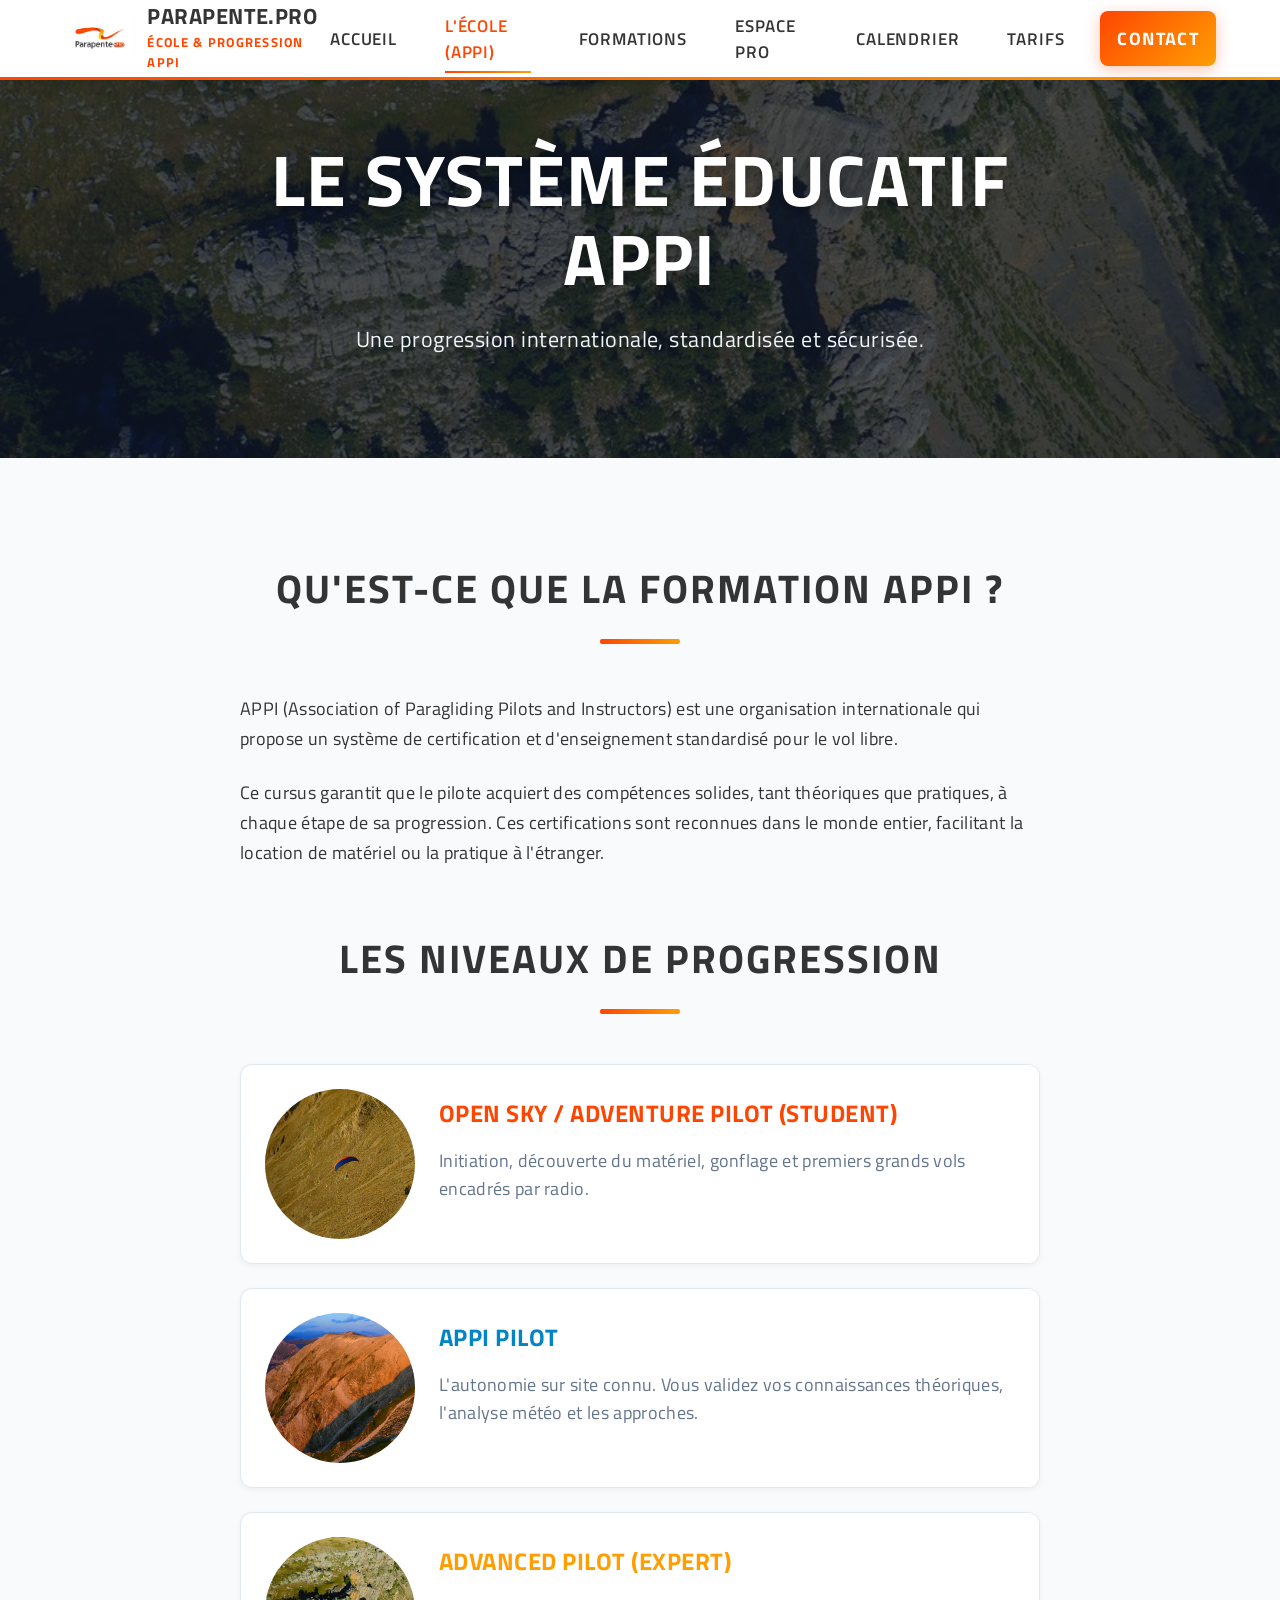
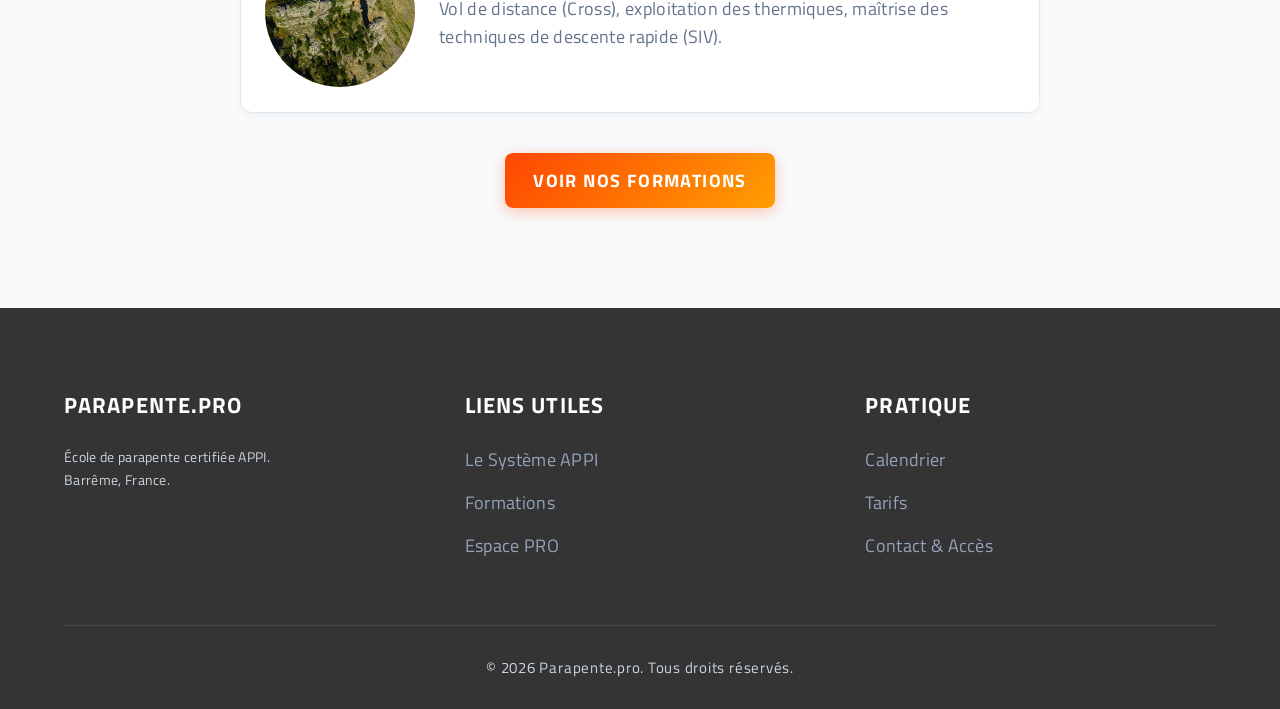
==== appi.html @ dfb1b7ab "Initial commit of Parapente.pro website" ====
﻿<!DOCTYPE html>
<html lang="fr">
<head>
    <meta charset="UTF-8">
    <meta name="viewport" content="width=device-width, initial-scale=1.0">
    <title>Le Système APPI — Parapente.pro</title>
    <link rel="preconnect" href="https://fonts.googleapis.com">
    <link rel="preconnect" href="https://fonts.gstatic.com" crossorigin>
    <link href="https://fonts.googleapis.com/css2?family=Titillium+Web:wght@300;400;600;700&display=swap" rel="stylesheet">
    <link rel="icon" type="image/png" href="assets/logo_parapentepro.jpeg">
    <link rel="stylesheet" href="styles.css">
</head>
<body>

<!-- ── NAVBAR ── -->
<nav class="navbar">
    <a href="index.html" class="nav-brand">
        <img src="assets/logo_parapentepro.jpeg" alt="Logo">
        <div>
            <div class="nav-brand-text">Parapente.pro</div>
            <div class="nav-brand-sub">École &amp; Progression APPI</div>
        </div>
    </a>
    <button class="nav-toggle" aria-label="Menu" onclick="document.querySelector('.nav-links').classList.toggle('active')">
        <svg width="24" height="24" viewBox="0 0 24 24" fill="none" stroke="currentColor" stroke-width="2"><line x1="3" y1="12" x2="21" y2="12"/><line x1="3" y1="6" x2="21" y2="6"/><line x1="3" y1="18" x2="21" y2="18"/></svg>
    </button>
    <div class="nav-links">
        <a href="index.html" class="nav-link">Accueil</a>
        <a href="appi.html" class="nav-link active">L'École (APPI)</a>
        <a href="formations.html" class="nav-link">Formations</a>
        <a href="pro.html" class="nav-link">Espace PRO</a>
        <a href="calendrier.html" class="nav-link">Calendrier</a>
        <a href="tarifs.html" class="nav-link">Tarifs</a>
        <a href="contact.html" class="nav-link btn btn-primary">Contact</a>
    </div>
</nav>

<div class="page-container">

    <!-- ── HERO BANNER ── -->
    <header class="hero" style="background-image: url('assets/lvl_expert.jpg'); padding: 60px 5%;">
        <div class="hero-content">
            <h1 class="hero-title">Le Système Éducatif APPI</h1>
            <p class="hero-subtitle">Une progression internationale, standardisée et sécurisée.</p>
        </div>
    </header>

    <!-- ── CONTENU ── -->
    <section class="section">
        <div style="max-width: 800px; margin: 0 auto;">
            <h2 class="section-title">Qu'est-ce que la formation APPI ?</h2>
            <p style="font-size: 1.1rem; line-height: 1.7; margin-bottom: 24px;">
                APPI (Association of Paragliding Pilots and Instructors) est une organisation internationale qui propose un système de certification et d'enseignement standardisé pour le vol libre. 
            </p>
            <p style="font-size: 1.1rem; line-height: 1.7; margin-bottom: 24px;">
                Ce cursus garantit que le pilote acquiert des compétences solides, tant théoriques que pratiques, à chaque étape de sa progression. Ces certifications sont reconnues dans le monde entier, facilitant la location de matériel ou la pratique à l'étranger.
            </p>

            <h2 class="section-title" style="margin-top: 60px;">Les Niveaux de Progression</h2>
            
            <div class="grid-cards" style="grid-template-columns: 1fr; gap: 24px;">
                <div class="card" style="flex-direction: row; align-items: center;">
                    <div class="card-img" style="width: 150px; height: 150px; background-image: url('assets/lvl_student.jpg'); border-radius: 50%; margin: 24px;"></div>
                    <div class="card-content" style="padding-left: 0;">
                        <h3 class="card-title" style="color: var(--brand-orange);">Open Sky / Adventure Pilot (Student)</h3>
                        <p class="card-desc">Initiation, découverte du matériel, gonflage et premiers grands vols encadrés par radio.</p>
                    </div>
                </div>

                <div class="card" style="flex-direction: row; align-items: center;">
                    <div class="card-img" style="width: 150px; height: 150px; background-image: url('assets/lvl_pilot.jpg'); border-radius: 50%; margin: 24px;"></div>
                    <div class="card-content" style="padding-left: 0;">
                        <h3 class="card-title" style="color: var(--brand-blue);">APPI Pilot</h3>
                        <p class="card-desc">L'autonomie sur site connu. Vous validez vos connaissances théoriques, l'analyse météo et les approches.</p>
                    </div>
                </div>

                <div class="card" style="flex-direction: row; align-items: center;">
                    <div class="card-img" style="width: 150px; height: 150px; background-image: url('assets/lvl_expert.jpg'); border-radius: 50%; margin: 24px;"></div>
                    <div class="card-content" style="padding-left: 0;">
                        <h3 class="card-title" style="color: var(--brand-gold);">Advanced Pilot (Expert)</h3>
                        <p class="card-desc">Vol de distance (Cross), exploitation des thermiques, maîtrise des techniques de descente rapide (SIV).</p>
                    </div>
                </div>
            </div>

            <div style="text-align: center; margin-top: 40px;">
                <a href="formations.html" class="btn btn-primary">Voir nos Formations</a>
            </div>
        </div>
    </section>

</div>

<!-- ── FOOTER ── -->
<footer class="footer">
    <div class="footer-grid">
        <div class="footer-col">
            <h4>Parapente.pro</h4>
            <p style="font-size: 0.9rem; line-height: 1.6;">École de parapente certifiée APPI.<br>Barrême, France.</p>
        </div>
        <div class="footer-col">
            <h4>Liens utiles</h4>
            <ul>
                <li><a href="appi.html">Le Système APPI</a></li>
                <li><a href="formations.html">Formations</a></li>
                <li><a href="pro.html">Espace PRO</a></li>
            </ul>
        </div>
        <div class="footer-col">
            <h4>Pratique</h4>
            <ul>
                <li><a href="calendrier.html">Calendrier</a></li>
                <li><a href="tarifs.html">Tarifs</a></li>
                <li><a href="contact.html">Contact & Accès</a></li>
            </ul>
        </div>
    </div>
    <div class="footer-bottom">
        &copy; 2026 Parapente.pro. Tous droits réservés.
    </div>
</footer>

</body>
</html>
---- styles.css ----
﻿/* ═══════════════════════════════════════════════════════════
   APPI PRO — styles.css
   Art Direction: Premium Light Website with Orange/Gold accents
   Clean, polished, image-heavy, high contrast
═══════════════════════════════════════════════════════════ */

/* ── Custom Theme System ── */
:root {
    --bg-base:        #F8FAFC;
    --bg-card:        #FFFFFF;
    --bg-card-hover:  #F1F5F9;
    --bg-input:       #FFFFFF;
    --border:         #E2E8F0;
    --border-light:   #CBD5E1;

    --dark-grey:     #343434; /* Heading Text */
    --text-main:      #343434;  /* Main Body Text */
    --text-muted:     #64748B;  /* Muted Text */
    --text-dim:       #94A3B8;

    /* Logo Accents */
    --brand-orange:      #fe4602;
    --brand-orange-glow: rgba(255, 80, 0, 0.08);
    --brand-gold:        #ff9e02;
    --brand-gold-glow:   rgba(255, 184, 0, 0.1);
    
    /* Standard levels accents */
    --brand-blue:      #0284C7;
    --brand-purple:    #7C3AED;
    --brand-red:       #E11D48;

    --green:          #059669;

    --shadow-sm:  0 2px 6px rgba(0, 0, 0, 0.05);
    --shadow-md:  0 6px 20px rgba(0, 0, 0, 0.08);

    --font-body:    'Titillium Web', sans-serif;
    --font-heading: 'Titillium Web', sans-serif;
    --transition:   0.3s ease-in-out;
}

/* ── Reset & Global ── */
*, *::before, *::after { box-sizing: border-box; margin: 0; padding: 0; }
html { font-size: 16px; scroll-behavior: smooth; } /* Increased base font size for Rajdhani */
body {
    font-family: var(--font-body);
    background: var(--bg-base);
    color: var(--text-main);
    min-height: 100vh;
    display: flex;
    flex-direction: column;
    overflow-x: hidden;
    letter-spacing: 0.02em;
    font-weight: 500;
}

a {
    text-decoration: none;
    color: inherit;
    transition: color var(--transition);
}
a:hover {
    color: var(--brand-orange);
}

/* ── Top Navigation (Navbar) ── */
.navbar {
    background: rgba(255, 255, 255, 0.98);
    backdrop-filter: blur(10px);
    border-bottom: 3px solid var(--brand-orange);
    border-image: linear-gradient(to right, var(--brand-orange), var(--brand-gold)) 1;
    box-shadow: 0 4px 15px rgba(0,0,0,0.05);
    position: fixed;
    top: 0;
    left: 0;
    right: 0;
    z-index: 1000;
    padding: 0 5%;
    display: flex;
    justify-content: space-between;
    align-items: center;
    height: 80px;
    transition: all 0.4s cubic-bezier(0.4, 0, 0.2, 1);
}

/* Dynamic transparent navbar for homepage */
.navbar.transparent {
    background: linear-gradient(to bottom, rgba(15, 23, 42, 0.8) 0%, transparent 100%);
    border-bottom: none;
    box-shadow: none;
}
.navbar.transparent .nav-brand-text {
    color: #FFFFFF;
}
.navbar.transparent .nav-link {
    color: rgba(255, 255, 255, 0.9);
}
.navbar.transparent .nav-link:hover,
.navbar.transparent .nav-link.active {
    color: var(--brand-orange);
}
.navbar.transparent .btn-primary { box-shadow: 0 4px 15px rgba(254, 70, 2, 0.3); transform: translateY(0);
    background: rgba(255, 255, 255, 0.1);
    border: 1px solid rgba(255, 255, 255, 0.3);
    color: #FFFFFF !important;
    backdrop-filter: blur(5px);
}
.navbar.transparent .btn-primary:hover {
    background: linear-gradient(to right, var(--brand-orange), var(--brand-gold));
    border-color: var(--brand-orange);
}

/* Dynamic solid navbar (when scrolled) */
.navbar.scrolled {
    background: rgba(255, 255, 255, 0.98);
    backdrop-filter: blur(10px);
    border-bottom: 3px solid var(--brand-orange);
    border-image: linear-gradient(to right, var(--brand-orange), var(--brand-gold)) 1;
    box-shadow: 0 10px 30px rgba(0,0,0,0.08);
}

.nav-brand {
    display: flex;
    align-items: center;
    gap: 12px;
}
.nav-brand img {
    height: 45px;
    width: auto;
    transition: transform var(--transition);
}
.nav-brand:hover img {
    transform: scale(1.05);
}
.nav-brand-text {
    font-family: var(--font-heading);
    font-size: 1.4rem;
    font-weight: 700;
    color: var(--dark-grey);
    letter-spacing: 0.02em;
    line-height: 1;
    text-transform: uppercase;
}
.nav-brand-sub {
    font-family: var(--font-body);
    font-size: 0.8rem;
    color: var(--brand-orange);
    font-weight: 700;
    text-transform: uppercase;
    letter-spacing: 0.1em;
    margin-top: 4px;
}

.nav-links {
    display: flex;
    align-items: center;
    gap: 24px;
}
.nav-link {
    font-family: var(--font-heading);
    font-size: 1.05rem;
    font-weight: 600;
    color: var(--text-main);
    padding: 8px 12px;
    text-transform: uppercase;
    letter-spacing: 0.05em;
    position: relative;
}
.nav-link::after {
    content: '';
    position: absolute;
    bottom: 0;
    left: 12px;
    right: 12px;
    height: 2px;
    background: linear-gradient(to right, var(--brand-orange), var(--brand-gold));
    transform: scaleX(0);
    transition: transform 0.3s ease;
    transform-origin: right;
}
.nav-link:hover::after,
.nav-link.active::after {
    transform: scaleX(1);
    transform-origin: left;
}
.nav-link.btn::after {
    display: none;
}
.nav-link.active {
    color: var(--brand-orange);
}
.nav-link:hover {
    color: var(--brand-orange);
}

.nav-toggle {
    display: none;
    background: none;
    border: none;
    cursor: pointer;
    color: var(--dark-grey);
}

/* ── Page Container ── */
.page-container {
    flex: 1;
    display: flex;
    flex-direction: column;
    padding-top: 80px; /* Offset for fixed navbar on normal pages */
}
.page-container.no-padding {
    padding-top: 0;
}

/* ── Hero Banners ── */
.hero-fullscreen {
    position: relative;
    height: 100vh;
    display: flex;
    align-items: center;
    justify-content: center;
    background-size: cover;
    background-position: center;
    background-attachment: fixed; /* Parallax effect */
    color: white;
    text-align: center;
    overflow: hidden;
}
.hero-fullscreen::before {
    content: '';
    position: absolute;
    inset: 0;
    background: linear-gradient(to bottom, rgba(15, 23, 42, 0.4), rgba(15, 23, 42, 0.8));
    z-index: 1;
}

.hero {
    position: relative;
    padding: 120px 5% 80px;
    background-color: var(--dark-grey);
    background-size: cover;
    background-position: center;
    color: white;
    text-align: center;
}
.hero::before {
    content: '';
    position: absolute;
    inset: 0;
    background: rgba(15, 23, 42, 0.7); /* Overlay */
}

.hero-content {
    position: relative;
    z-index: 2;
    max-width: 900px;
    margin: 0 auto;
}
.hero-title {
    font-family: var(--font-heading);
    font-size: 4.5rem;
    font-weight: 700;
    margin-bottom: 24px;
    line-height: 1.1;
    text-transform: uppercase;
    letter-spacing: 0.02em;
    text-shadow: 0 4px 12px rgba(0,0,0,0.3);
}
.hero-subtitle {
    font-family: var(--font-body);
    font-size: 1.4rem;
    font-weight: 500;
    color: #F1F5F9;
    margin-bottom: 40px;
    line-height: 1.6;
    letter-spacing: 0.02em;
}

/* Scroll indicator */
.scroll-indicator {
    position: absolute;
    bottom: 40px;
    left: 50%;
    transform: translateX(-50%);
    z-index: 3;
    animation: bounce 2s infinite;
    cursor: pointer;
    color: white;
    opacity: 0.8;
    transition: opacity var(--transition);
}
.scroll-indicator:hover {
    opacity: 1;
    color: var(--brand-orange);
}
@keyframes bounce {
    0%, 20%, 50%, 80%, 100% { transform: translateY(0) translateX(-50%); }
    40% { transform: translateY(-20px) translateX(-50%); }
    60% { transform: translateY(-10px) translateX(-50%); }
}

/* ── Sections ── */
.section {
    padding: 100px 5%;
}
.section-light {
    background: var(--bg-card);
}
.section-title {
    font-family: var(--font-heading);
    font-size: 2.5rem;
    font-weight: 700;
    color: var(--dark-grey);
    margin-bottom: 50px;
    text-align: center;
    text-transform: uppercase;
    letter-spacing: 0.05em;
}
.section-title::after {
    content: '';
    display: block;
    width: 80px;
    height: 5px;
    background: linear-gradient(to right, var(--brand-orange), var(--brand-gold));
    margin: 20px auto 0;
    border-radius: 2px;
}

/* ── Cards Grid (Formations) ── */
.grid-cards {
    display: grid;
    grid-template-columns: repeat(auto-fit, minmax(320px, 1fr));
    gap: 40px;
}
.card { border-radius: 12px;
    background: var(--bg-card);
    border: 1px solid var(--border);
    box-shadow: var(--shadow-sm);
    transition: all 0.4s cubic-bezier(0.175, 0.885, 0.32, 1.275); /* Dynamic bounce */
    display: flex;
    flex-direction: column;
    position: relative;
    overflow: hidden;
}
.card::before {
    content: '';
    position: absolute;
    top: 0; left: 0; right: 0;
    height: 4px;
    background: linear-gradient(to right, var(--brand-orange), var(--brand-gold));
    transform: scaleX(0);
    transition: transform 0.4s ease;
    transform-origin: left;
    z-index: 10;
}
.card:hover {
    transform: translateY(-10px);
    box-shadow: var(--shadow-md);
    border-color: var(--border-light);
}
.card:hover::before {
    transform: scaleX(1);
}
.card-img { border-radius: 12px 12px 0 0;
    height: 220px;
    background-color: #CBD5E1;
    background-size: cover;
    background-position: center;
    transition: transform 0.6s ease;
}
.card:hover .card-img { border-radius: 12px 12px 0 0;
    transform: scale(1.05);
}
.card-img-wrapper {
    overflow: hidden;
}
.card-content {
    padding: 30px;
    flex: 1;
    display: flex;
    flex-direction: column;
    background: var(--bg-card);
    position: relative;
    z-index: 2;
}
.card-title {
    font-family: var(--font-heading);
    font-size: 1.5rem;
    font-weight: 700;
    color: var(--dark-grey);
    margin-bottom: 16px;
    text-transform: uppercase;
    letter-spacing: 0.02em;
}
.card-desc {
    color: var(--text-muted);
    font-size: 1.1rem;
    line-height: 1.6;
    margin-bottom: 30px;
    flex: 1;
}

/* ── Buttons ── */
.btn { border-radius: 8px;
    display: inline-flex;
    align-items: center;
    justify-content: center;
    gap: 10px;
    padding: 14px 28px;
    font-size: 1.1rem;
    font-weight: 700;
    cursor: pointer;
    border: none;
    text-decoration: none;
    transition: all 0.3s ease;
    font-family: var(--font-heading);
    text-transform: uppercase;
    letter-spacing: 0.08em;
    position: relative;
    overflow: hidden;
    z-index: 1;
}
.btn::before {
    content: '';
    position: absolute;
    top: 0; left: 0; right: 0; bottom: 0;
    z-index: -1;
    transition: transform 0.3s ease;
    transform: scaleY(0);
    transform-origin: bottom;
}
.btn:hover::before {
    transform: scaleY(1);
}

.btn-primary { box-shadow: 0 4px 15px rgba(254, 70, 2, 0.3); transform: translateY(0);
    background: linear-gradient(135deg, var(--brand-orange) 0%, var(--brand-gold) 100%);
    color: white !important;
    border: none;
}
.btn-primary:hover { box-shadow: 0 6px 20px rgba(254, 70, 2, 0.5); transform: translateY(-2px); } .btn-primary::before {
    background: linear-gradient(135deg, var(--brand-gold) 0%, var(--brand-orange) 100%);
}

.btn-secondary {
    background: transparent;
    color: var(--dark-grey);
    border: 2px solid var(--dark-grey);
}
.btn-secondary::before {
    background: var(--dark-grey);
}
.btn-secondary:hover {
    color: var(--bg-card) !important;
}

.btn-outline {
    background: transparent;
    color: var(--brand-orange);
    border: 2px solid var(--brand-orange);
}
.btn-outline::before {
    background: linear-gradient(to right, var(--brand-orange), var(--brand-gold));
}
.btn-outline:hover {
    color: white !important;
}

/* ── Tables ── */
.table-container {
    overflow-x: auto;
}
table {
    width: 100%;
    border-collapse: collapse;
    margin-bottom: 24px;
    background: var(--bg-card);
    box-shadow: var(--shadow-sm);
}
th, td {
    padding: 20px;
    text-align: left;
    border-bottom: 1px solid var(--border);
}
th {
    font-family: var(--font-heading);
    font-size: 1.1rem;
    color: var(--dark-grey);
    background: var(--bg-card-hover);
    text-transform: uppercase;
    letter-spacing: 0.05em;
}
td {
    color: var(--text-main);
    font-size: 1.1rem;
}
tbody tr:hover {
    background: var(--bg-card-hover);
}

/* ── Footer ── */
.footer {
    background: var(--dark-grey);
    color: #cbd5e1;
    padding: 80px 5% 30px;
    margin-top: auto;
}
.footer-grid {
    display: grid;
    grid-template-columns: repeat(auto-fit, minmax(250px, 1fr));
    gap: 50px;
    margin-bottom: 50px;
}
.footer-col h4 {
    color: white;
    font-family: var(--font-heading);
    font-size: 1.4rem;
    margin-bottom: 24px;
    text-transform: uppercase;
    letter-spacing: 0.05em;
}
.footer-col ul {
    list-style: none;
}
.footer-col li {
    margin-bottom: 16px;
}
.footer-col a {
    color: #94a3b8;
    font-size: 1.1rem;
    transition: color 0.3s ease;
}
.footer-col a:hover {
    color: var(--brand-orange);
    padding-left: 5px;
}
.footer-bottom {
    text-align: center;
    padding-top: 30px;
    border-top: 1px solid rgba(255,255,255,0.1);
    font-size: 0.95rem;
    font-family: var(--font-heading);
    letter-spacing: 0.05em;
}

/* ── Responsive ── */
@media (max-width: 900px) {
    .nav-links {
        display: none;
        position: absolute;
        top: 80px;
        left: 0;
        right: 0;
        background: var(--bg-card);
        flex-direction: column;
        padding: 20px;
        box-shadow: var(--shadow-md);
        border-bottom: 1px solid var(--border);
    }
    .navbar.transparent .nav-links {
        background: rgba(15, 23, 42, 0.95);
        backdrop-filter: blur(10px);
    }
    .nav-links.active {
        display: flex;
    }
    .nav-toggle {
        display: block;
        color: var(--text-main);
        padding: 8px;
    }
    .navbar.transparent .nav-toggle {
        color: white;
    }
    .hero-title { font-size: 3rem; }
    .hero-fullscreen .hero-title { font-size: 3.5rem; }
}
@media (max-width: 600px) {
    .hero-title { font-size: 2.5rem; }
    .hero-fullscreen .hero-title { font-size: 2.8rem; }
}

/* Forms */
.form-group {
    margin-bottom: 24px;
}
.form-label {
    display: block;
    margin-bottom: 10px;
    font-weight: 600;
    color: var(--dark-grey);
    font-family: var(--font-heading);
    font-size: 1.1rem;
    text-transform: uppercase;
    letter-spacing: 0.05em;
}
.form-control {
    width: 100%;
    padding: 16px;
    border: 2px solid var(--border);
    font-family: var(--font-body);
    font-size: 1.1rem;
    background: var(--bg-input);
    transition: all 0.3s ease;
}
.form-control:focus {
    outline: none;
    border-color: var(--brand-orange);
    box-shadow: 0 0 0 4px var(--brand-orange-glow);
}
textarea.form-control {
    min-height: 150px;
    resize: vertical;
}

.text-center { text-align: center; }
.mt-4 { margin-top: 1.5rem; }
.mb-2 { margin-bottom: 0.5rem; }
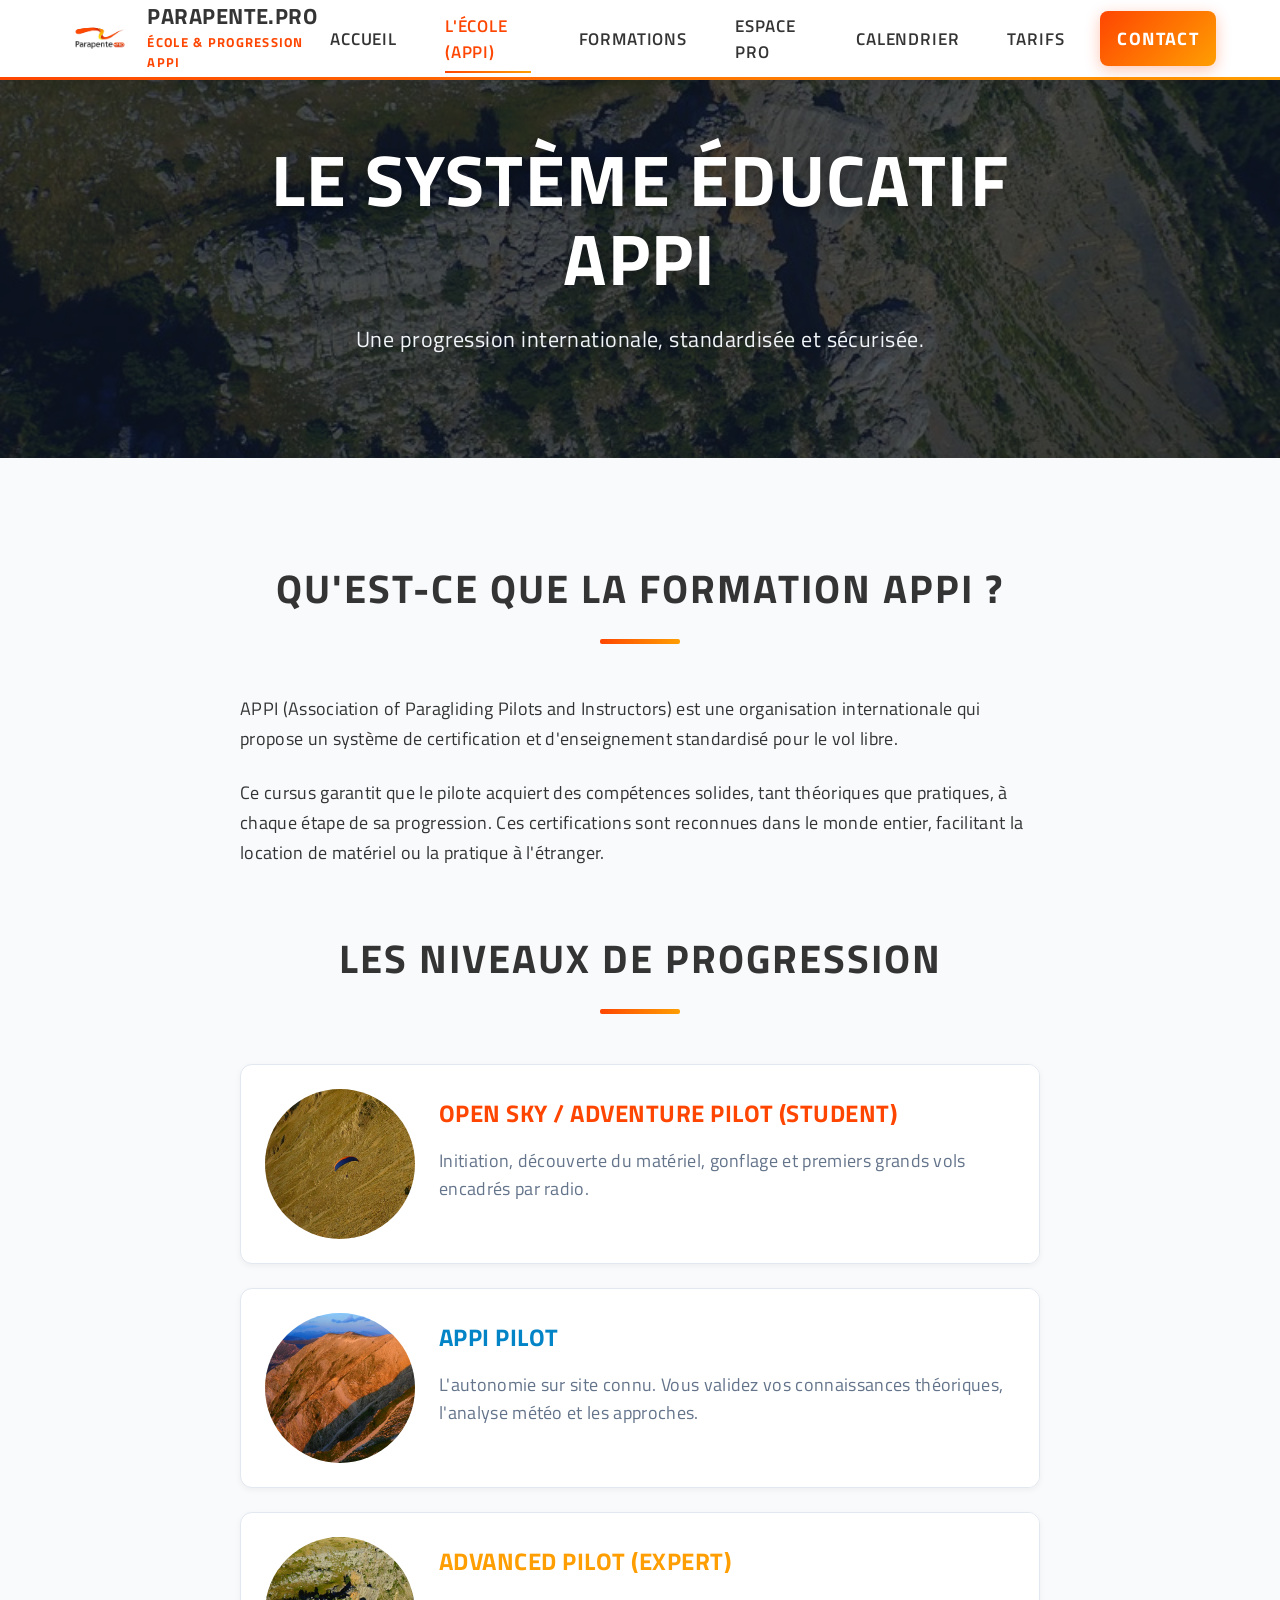
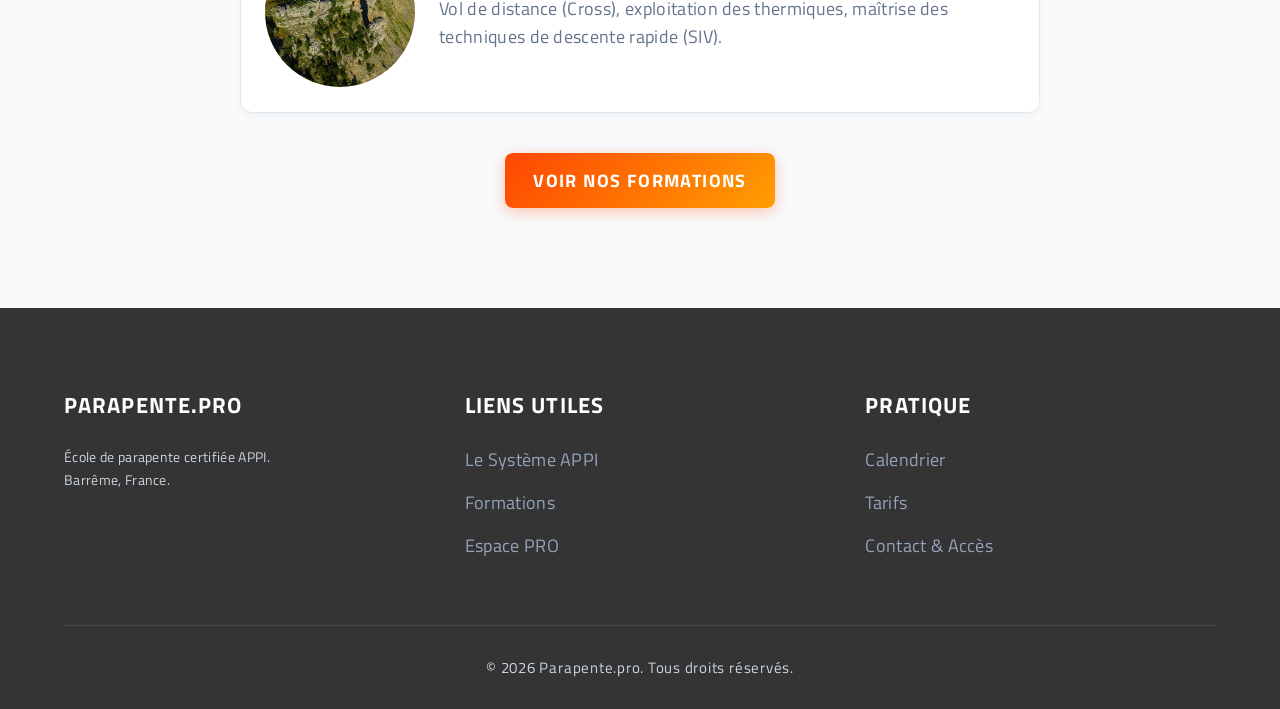
==== commit 8525e671: "Update logo to transparent PNG version" ====
--- a/appi.html
+++ b/appi.html
@@ -7,7 +7,7 @@
     <link rel="preconnect" href="https://fonts.googleapis.com">
     <link rel="preconnect" href="https://fonts.gstatic.com" crossorigin>
     <link href="https://fonts.googleapis.com/css2?family=Titillium+Web:wght@300;400;600;700&display=swap" rel="stylesheet">
-    <link rel="icon" type="image/png" href="assets/logo_parapentepro.jpeg">
+    <link rel="icon" type="image/png" href="assets/logo_parapentepro.png">
     <link rel="stylesheet" href="styles.css">
 </head>
 <body>
@@ -15,7 +15,7 @@
 <!-- ── NAVBAR ── -->
 <nav class="navbar">
     <a href="index.html" class="nav-brand">
-        <img src="assets/logo_parapentepro.jpeg" alt="Logo">
+        <img src="assets/logo_parapentepro.png" alt="Logo">
         <div>
             <div class="nav-brand-text">Parapente.pro</div>
             <div class="nav-brand-sub">École &amp; Progression APPI</div>
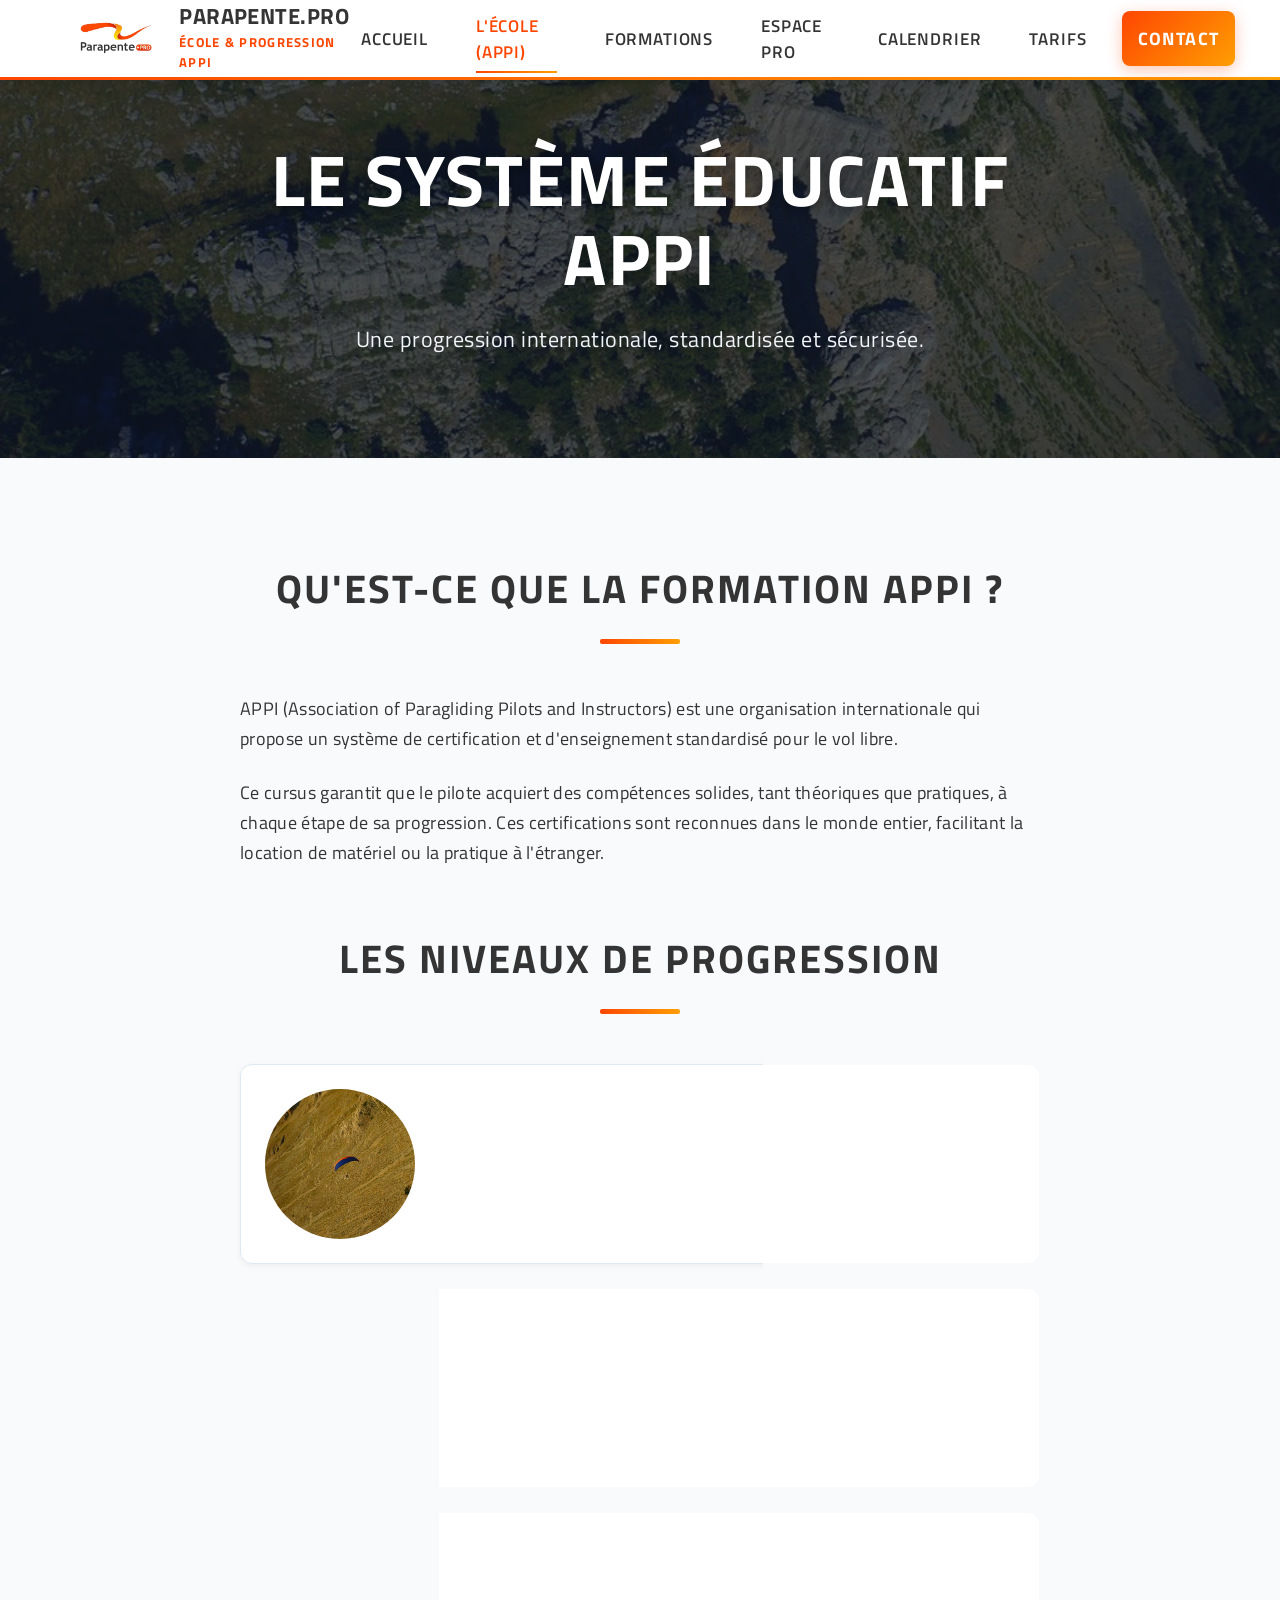
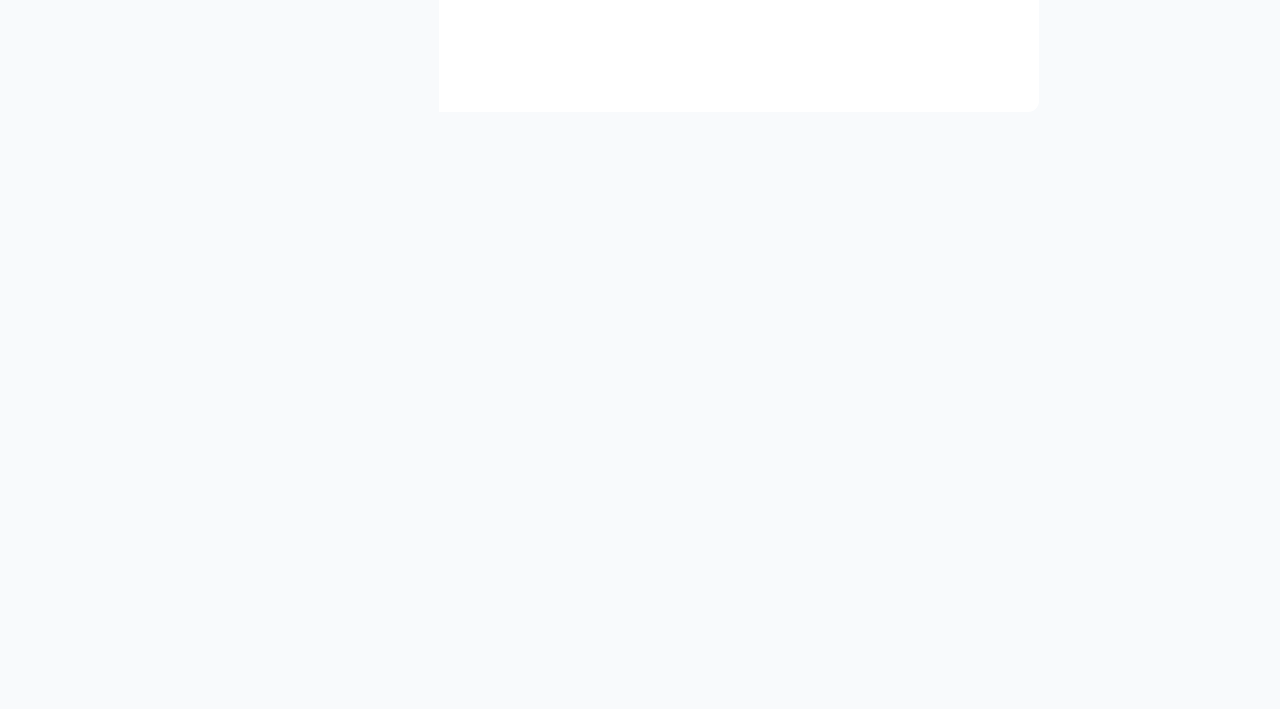
==== commit ab923f70: "Add smooth page transitions" ====
--- a/appi.html
+++ b/appi.html
@@ -121,5 +121,6 @@
     </div>
 </footer>
 
+<script src="assets/main.js"></script>
 </body>
 </html>
--- a/styles.css
+++ b/styles.css
@@ -125,7 +125,7 @@
     gap: 12px;
 }
 .nav-brand img {
-    height: 45px;
+    height: 65px;
     width: auto;
     transition: transform var(--transition);
 }
@@ -616,3 +616,17 @@
 .text-center { text-align: center; }
 .mt-4 { margin-top: 1.5rem; }
 .mb-2 { margin-bottom: 0.5rem; }
+
+/* ── Page Transitions ── */
+body {
+    animation: pageFadeIn 0.5s cubic-bezier(0.16, 1, 0.3, 1) forwards;
+    opacity: 0; /* Starts hidden to allow animation to reveal */
+}
+body.fade-out {
+    opacity: 0 !important;
+    transition: opacity 0.3s ease;
+}
+@keyframes pageFadeIn {
+    from { opacity: 0; transform: translateY(15px); }
+    to { opacity: 1; transform: translateY(0); }
+}
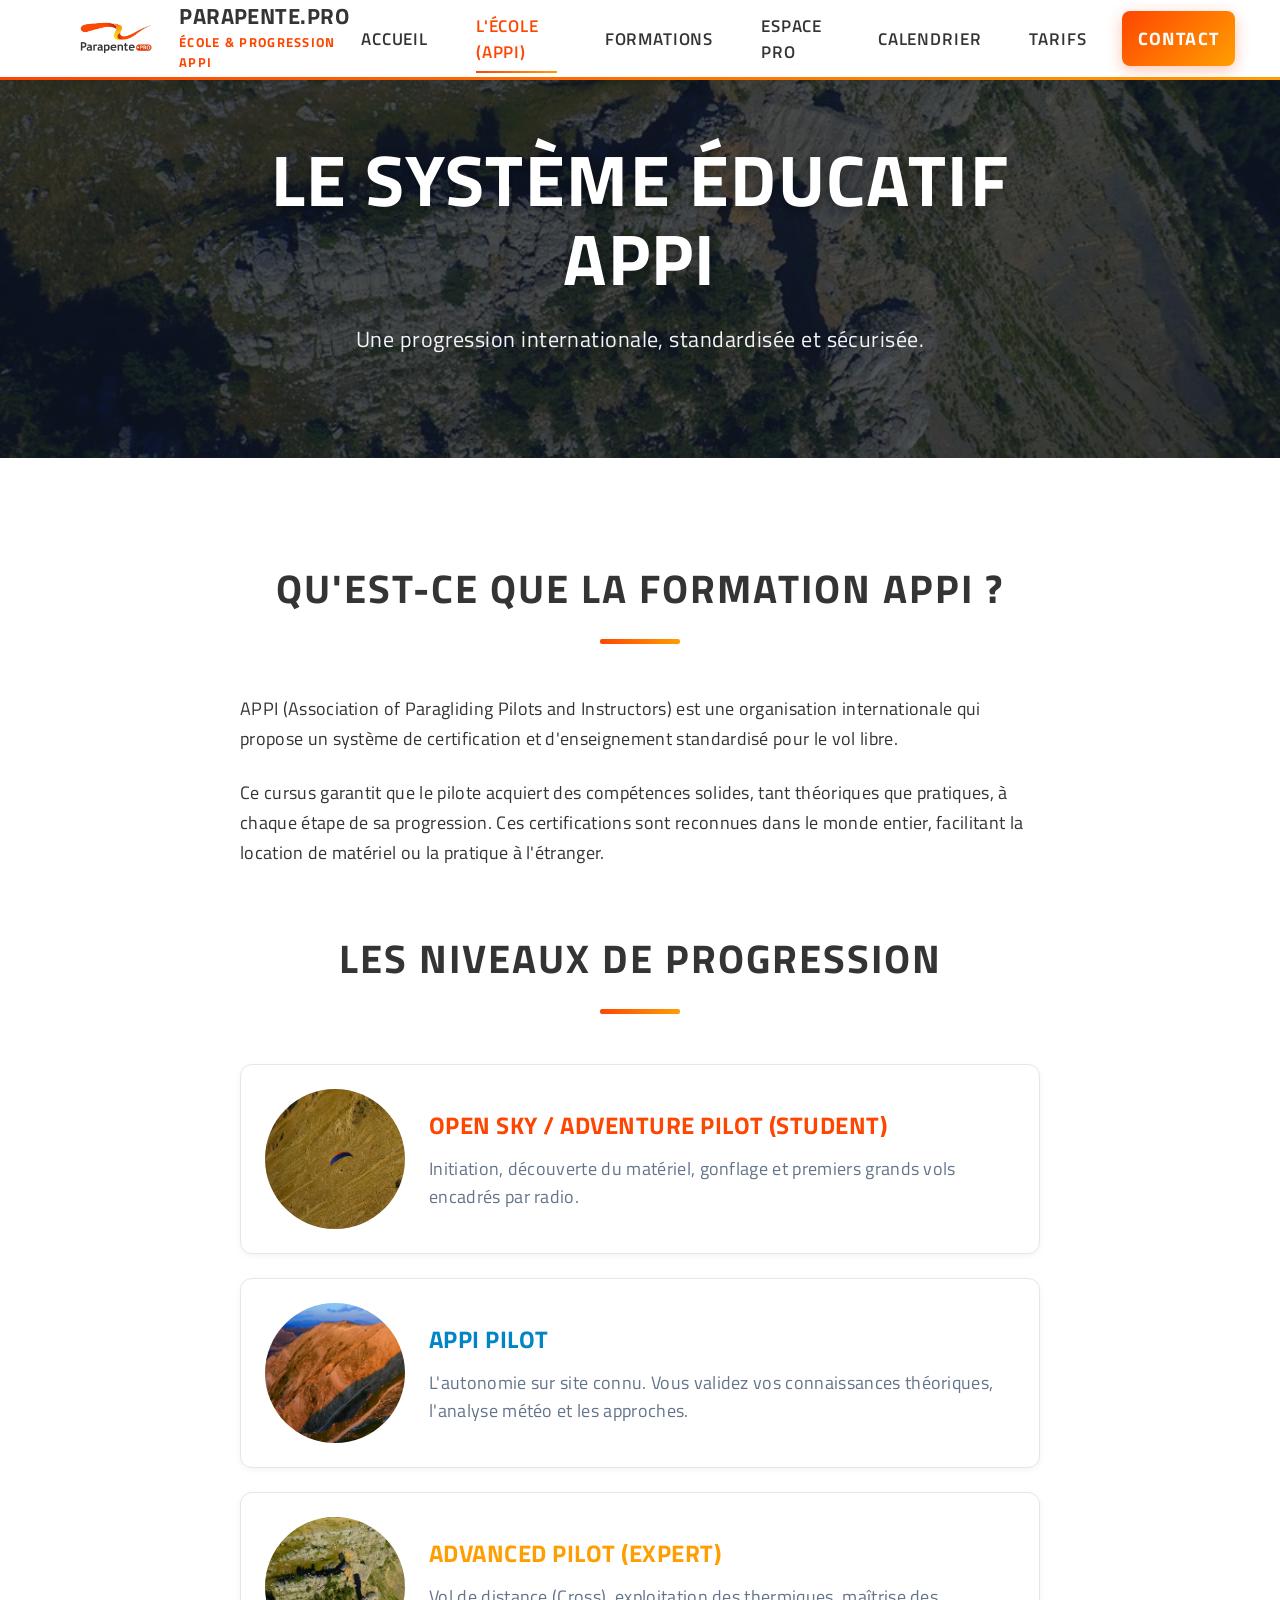
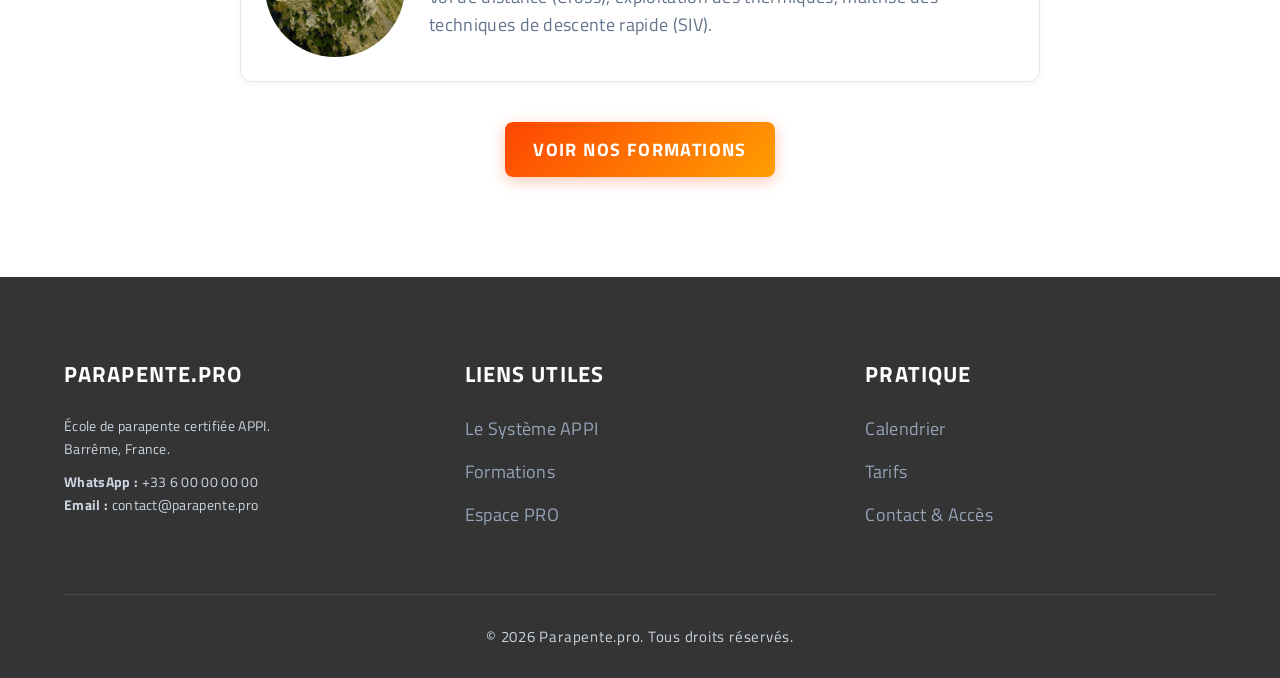
==== commit baeb8176: "Refactor website structure and styling; integrate Antigravity configuration" ====
--- a/appi.html
+++ b/appi.html
@@ -1,9 +1,10 @@
-﻿<!DOCTYPE html>
+<!DOCTYPE html>
 <html lang="fr">
 <head>
     <meta charset="UTF-8">
     <meta name="viewport" content="width=device-width, initial-scale=1.0">
     <title>Le Système APPI — Parapente.pro</title>
+    <meta name="description" content="Découvrez le système éducatif APPI : progression internationale, standardisée et sécurisée pour les pilotes de parapente.">
     <link rel="preconnect" href="https://fonts.googleapis.com">
     <link rel="preconnect" href="https://fonts.gstatic.com" crossorigin>
     <link href="https://fonts.googleapis.com/css2?family=Titillium+Web:wght@300;400;600;700&display=swap" rel="stylesheet">
@@ -15,13 +16,13 @@
 <!-- ── NAVBAR ── -->
 <nav class="navbar">
     <a href="index.html" class="nav-brand">
-        <img src="assets/logo_parapentepro.png" alt="Logo">
+        <img src="assets/logo_parapentepro.png" alt="Parapente.pro — École de parapente">
         <div>
             <div class="nav-brand-text">Parapente.pro</div>
             <div class="nav-brand-sub">École &amp; Progression APPI</div>
         </div>
     </a>
-    <button class="nav-toggle" aria-label="Menu" onclick="document.querySelector('.nav-links').classList.toggle('active')">
+    <button class="nav-toggle" aria-label="Menu" aria-expanded="false">
         <svg width="24" height="24" viewBox="0 0 24 24" fill="none" stroke="currentColor" stroke-width="2"><line x1="3" y1="12" x2="21" y2="12"/><line x1="3" y1="6" x2="21" y2="6"/><line x1="3" y1="18" x2="21" y2="18"/></svg>
     </button>
     <div class="nav-links">
@@ -46,7 +47,7 @@
     </header>
 
     <!-- ── CONTENU ── -->
-    <section class="section">
+    <section class="section section-light">
         <div style="max-width: 800px; margin: 0 auto;">
             <h2 class="section-title">Qu'est-ce que la formation APPI ?</h2>
             <p style="font-size: 1.1rem; line-height: 1.7; margin-bottom: 24px;">
@@ -58,27 +59,27 @@
 
             <h2 class="section-title" style="margin-top: 60px;">Les Niveaux de Progression</h2>
             
-            <div class="grid-cards" style="grid-template-columns: 1fr; gap: 24px;">
-                <div class="card" style="flex-direction: row; align-items: center;">
-                    <div class="card-img" style="width: 150px; height: 150px; background-image: url('assets/lvl_student.jpg'); border-radius: 50%; margin: 24px;"></div>
-                    <div class="card-content" style="padding-left: 0;">
-                        <h3 class="card-title" style="color: var(--brand-orange);">Open Sky / Adventure Pilot (Student)</h3>
+            <div style="display: flex; flex-direction: column; gap: 24px;">
+                <div class="level-card">
+                    <div class="level-card-img" style="background-image: url('assets/lvl_student.jpg');"></div>
+                    <div class="level-card-content">
+                        <h3 class="card-title text-orange">Open Sky / Adventure Pilot (Student)</h3>
                         <p class="card-desc">Initiation, découverte du matériel, gonflage et premiers grands vols encadrés par radio.</p>
                     </div>
                 </div>
 
-                <div class="card" style="flex-direction: row; align-items: center;">
-                    <div class="card-img" style="width: 150px; height: 150px; background-image: url('assets/lvl_pilot.jpg'); border-radius: 50%; margin: 24px;"></div>
-                    <div class="card-content" style="padding-left: 0;">
-                        <h3 class="card-title" style="color: var(--brand-blue);">APPI Pilot</h3>
+                <div class="level-card">
+                    <div class="level-card-img" style="background-image: url('assets/lvl_pilot.jpg');"></div>
+                    <div class="level-card-content">
+                        <h3 class="card-title text-blue">APPI Pilot</h3>
                         <p class="card-desc">L'autonomie sur site connu. Vous validez vos connaissances théoriques, l'analyse météo et les approches.</p>
                     </div>
                 </div>
 
-                <div class="card" style="flex-direction: row; align-items: center;">
-                    <div class="card-img" style="width: 150px; height: 150px; background-image: url('assets/lvl_expert.jpg'); border-radius: 50%; margin: 24px;"></div>
-                    <div class="card-content" style="padding-left: 0;">
-                        <h3 class="card-title" style="color: var(--brand-gold);">Advanced Pilot (Expert)</h3>
+                <div class="level-card">
+                    <div class="level-card-img" style="background-image: url('assets/lvl_expert.jpg');"></div>
+                    <div class="level-card-content">
+                        <h3 class="card-title text-gold">Advanced Pilot (Expert)</h3>
                         <p class="card-desc">Vol de distance (Cross), exploitation des thermiques, maîtrise des techniques de descente rapide (SIV).</p>
                     </div>
                 </div>
@@ -97,7 +98,11 @@
     <div class="footer-grid">
         <div class="footer-col">
             <h4>Parapente.pro</h4>
-            <p style="font-size: 0.9rem; line-height: 1.6;">École de parapente certifiée APPI.<br>Barrême, France.</p>
+            <p>École de parapente certifiée APPI.<br>Barrême, France.</p>
+            <p style="margin-top: 10px;">
+                <strong>WhatsApp :</strong> +33 6 00 00 00 00<br>
+                <strong>Email :</strong> contact@parapente.pro
+            </p>
         </div>
         <div class="footer-col">
             <h4>Liens utiles</h4>
--- a/styles.css
+++ b/styles.css
@@ -1,4 +1,4 @@
-﻿/* ═══════════════════════════════════════════════════════════
+/* ═══════════════════════════════════════════════════════════
    APPI PRO — styles.css
    Art Direction: Premium Light Website with Orange/Gold accents
    Clean, polished, image-heavy, high contrast
@@ -13,9 +13,9 @@
     --border:         #E2E8F0;
     --border-light:   #CBD5E1;
 
-    --dark-grey:     #343434; /* Heading Text */
-    --text-main:      #343434;  /* Main Body Text */
-    --text-muted:     #64748B;  /* Muted Text */
+    --dark-grey:     #343434;
+    --text-main:      #343434;
+    --text-muted:     #64748B;
     --text-dim:       #94A3B8;
 
     /* Logo Accents */
@@ -26,8 +26,9 @@
     
     /* Standard levels accents */
     --brand-blue:      #0284C7;
-    --brand-purple:    #7C3AED;
+    --brand-blue-glow: rgba(2, 132, 199, 0.08);
     --brand-red:       #E11D48;
+    --red:             #E11D48;
 
     --green:          #059669;
 
@@ -41,7 +42,7 @@
 
 /* ── Reset & Global ── */
 *, *::before, *::after { box-sizing: border-box; margin: 0; padding: 0; }
-html { font-size: 16px; scroll-behavior: smooth; } /* Increased base font size for Rajdhani */
+html { font-size: 16px; scroll-behavior: smooth; }
 body {
     font-family: var(--font-body);
     background: var(--bg-base);
@@ -326,6 +327,27 @@
     border-radius: 2px;
 }
 
+/* Left-aligned section title variant */
+.section-title-left {
+    font-family: var(--font-heading);
+    font-size: 1.8rem;
+    font-weight: 700;
+    color: var(--dark-grey);
+    margin-bottom: 24px;
+    text-align: left;
+    text-transform: uppercase;
+    letter-spacing: 0.05em;
+}
+.section-title-left::after {
+    content: '';
+    display: block;
+    width: 60px;
+    height: 4px;
+    background: linear-gradient(to right, var(--brand-orange), var(--brand-gold));
+    margin: 16px 0 0;
+    border-radius: 2px;
+}
+
 /* ── Cards Grid (Formations) ── */
 .grid-cards {
     display: grid;
@@ -371,9 +393,6 @@
 .card:hover .card-img { border-radius: 12px 12px 0 0;
     transform: scale(1.05);
 }
-.card-img-wrapper {
-    overflow: hidden;
-}
 .card-content {
     padding: 30px;
     flex: 1;
@@ -398,6 +417,71 @@
     line-height: 1.6;
     margin-bottom: 30px;
     flex: 1;
+}
+
+/* Card image with centered icon (for cards without photos) */
+.card-img-icon {
+    border-radius: 12px 12px 0 0;
+    height: 220px;
+    display: flex;
+    align-items: center;
+    justify-content: center;
+    transition: transform 0.6s ease;
+}
+.card:hover .card-img-icon {
+    transform: scale(1.05);
+}
+
+/* ── Level Cards (APPI page — horizontal layout with round photo) ── */
+.level-card {
+    border-radius: 12px;
+    background: var(--bg-card);
+    border: 1px solid var(--border);
+    box-shadow: var(--shadow-sm);
+    transition: all 0.4s cubic-bezier(0.175, 0.885, 0.32, 1.275);
+    display: flex;
+    flex-direction: row;
+    align-items: center;
+    position: relative;
+    overflow: hidden;
+}
+.level-card::before {
+    content: '';
+    position: absolute;
+    top: 0; left: 0; right: 0;
+    height: 4px;
+    background: linear-gradient(to right, var(--brand-orange), var(--brand-gold));
+    transform: scaleX(0);
+    transition: transform 0.4s ease;
+    transform-origin: left;
+    z-index: 10;
+}
+.level-card:hover {
+    transform: translateY(-6px);
+    box-shadow: var(--shadow-md);
+    border-color: var(--border-light);
+}
+.level-card:hover::before {
+    transform: scaleX(1);
+}
+.level-card-img {
+    width: 140px;
+    height: 140px;
+    border-radius: 50%;
+    background-size: cover;
+    background-position: center;
+    margin: 24px;
+    flex-shrink: 0;
+}
+.level-card-content {
+    padding: 24px 24px 24px 0;
+    flex: 1;
+}
+.level-card-content .card-title {
+    margin-bottom: 12px;
+}
+.level-card-content .card-desc {
+    margin-bottom: 0;
 }
 
 /* ── Buttons ── */
@@ -466,6 +550,145 @@
     color: white !important;
 }
 
+/* ── Price Cards (Tarifs page) ── */
+.price-card {
+    background: var(--bg-card);
+    border: 1px solid var(--border);
+    border-radius: 12px;
+    padding: 32px;
+    text-align: center;
+    transition: all var(--transition);
+}
+.price-card:hover {
+    border-color: var(--brand-orange);
+    box-shadow: var(--shadow-md);
+    transform: translateY(-6px);
+}
+.price-title {
+    font-family: var(--font-heading);
+    font-size: 1.25rem;
+    font-weight: 700;
+    color: var(--dark-grey);
+    margin-bottom: 16px;
+    text-transform: uppercase;
+    letter-spacing: 0.03em;
+}
+.price-amount {
+    font-family: var(--font-heading);
+    font-size: 3rem;
+    font-weight: 800;
+    color: var(--brand-orange);
+    margin-bottom: 24px;
+}
+.price-amount span {
+    font-size: 1.25rem;
+    color: var(--text-muted);
+}
+.price-list {
+    list-style: none;
+    padding: 0;
+    margin: 0 0 32px 0;
+    text-align: left;
+}
+.price-list li {
+    padding: 12px 0;
+    border-bottom: 1px solid var(--border);
+    color: var(--text-main);
+    display: flex;
+    align-items: center;
+    gap: 12px;
+}
+.price-list li:last-child {
+    border-bottom: none;
+}
+.price-list svg {
+    color: var(--green);
+    flex-shrink: 0;
+}
+
+/* ── Badge Types (Calendrier page) ── */
+.badge-type {
+    display: inline-block;
+    padding: 4px 8px;
+    font-size: 0.75rem;
+    font-weight: 700;
+    text-transform: uppercase;
+    border-radius: 4px;
+    letter-spacing: 0.03em;
+}
+.bg-loisir {
+    background: var(--brand-blue-glow);
+    color: var(--brand-blue);
+    border: 1px solid var(--brand-blue);
+}
+.bg-pro {
+    background: var(--brand-orange-glow);
+    color: var(--brand-orange);
+    border: 1px solid var(--brand-orange);
+}
+
+/* ── Contact Page ── */
+.contact-grid {
+    display: grid;
+    grid-template-columns: 1fr 1fr;
+    max-width: 1000px;
+    margin: 0 auto;
+    gap: 40px;
+}
+.contact-info {
+    display: flex;
+    gap: 16px;
+    margin-bottom: 24px;
+}
+.contact-info h3 {
+    margin-bottom: 4px;
+    color: var(--dark-grey);
+    font-family: var(--font-heading);
+    font-size: 1.1rem;
+    font-weight: 700;
+}
+.contact-info p {
+    color: var(--text-muted);
+    line-height: 1.5;
+}
+.contact-icon {
+    width: 48px;
+    height: 48px;
+    border-radius: 50%;
+    display: flex;
+    align-items: center;
+    justify-content: center;
+    flex-shrink: 0;
+}
+.contact-icon-orange {
+    background: var(--brand-orange-glow);
+    color: var(--brand-orange);
+}
+.contact-icon-blue {
+    background: var(--brand-blue-glow);
+    color: var(--brand-blue);
+}
+.contact-icon-gold {
+    background: var(--brand-gold-glow);
+    color: var(--brand-gold);
+}
+
+/* Form confirmation message */
+.form-success {
+    display: none;
+    padding: 16px 20px;
+    background: rgba(5, 150, 105, 0.08);
+    border: 1px solid var(--green);
+    border-radius: 8px;
+    color: var(--green);
+    font-weight: 600;
+    text-align: center;
+    margin-top: 16px;
+}
+.form-success.visible {
+    display: block;
+}
+
 /* ── Tables ── */
 .table-container {
     overflow-x: auto;
@@ -476,6 +699,7 @@
     margin-bottom: 24px;
     background: var(--bg-card);
     box-shadow: var(--shadow-sm);
+    border-radius: 8px;
 }
 th, td {
     padding: 20px;
@@ -496,6 +720,17 @@
 }
 tbody tr:hover {
     background: var(--bg-card-hover);
+}
+
+/* Table utility classes */
+.text-bold { font-weight: 600; }
+.link-action {
+    color: var(--brand-orange);
+    font-weight: 600;
+    transition: color var(--transition);
+}
+.link-action:hover {
+    color: var(--brand-gold);
 }
 
 /* ── Footer ── */
@@ -518,6 +753,10 @@
     margin-bottom: 24px;
     text-transform: uppercase;
     letter-spacing: 0.05em;
+}
+.footer-col p {
+    font-size: 0.9rem;
+    line-height: 1.6;
 }
 .footer-col ul {
     list-style: none;
@@ -575,12 +814,36 @@
     .hero-title { font-size: 3rem; }
     .hero-fullscreen .hero-title { font-size: 3.5rem; }
 }
+
+@media (max-width: 768px) {
+    .contact-grid {
+        grid-template-columns: 1fr;
+    }
+    .level-card {
+        flex-direction: column;
+        text-align: center;
+    }
+    .level-card-img {
+        margin: 24px auto 0;
+    }
+    .level-card-content {
+        padding: 24px;
+    }
+    .section {
+        padding: 60px 5%;
+    }
+    .grid-cards {
+        gap: 24px;
+    }
+}
+
 @media (max-width: 600px) {
     .hero-title { font-size: 2.5rem; }
     .hero-fullscreen .hero-title { font-size: 2.8rem; }
-}
-
-/* Forms */
+    .section-title { font-size: 2rem; }
+}
+
+/* ── Forms ── */
 .form-group {
     margin-bottom: 24px;
 }
@@ -598,6 +861,7 @@
     width: 100%;
     padding: 16px;
     border: 2px solid var(--border);
+    border-radius: 8px;
     font-family: var(--font-body);
     font-size: 1.1rem;
     background: var(--bg-input);
@@ -613,14 +877,28 @@
     resize: vertical;
 }
 
+/* ── Utility Classes ── */
 .text-center { text-align: center; }
 .mt-4 { margin-top: 1.5rem; }
 .mb-2 { margin-bottom: 0.5rem; }
+.w-full { width: 100%; }
+.text-orange { color: var(--brand-orange); }
+.text-blue { color: var(--brand-blue); }
+.text-red { color: var(--brand-red); }
+.text-gold { color: var(--brand-gold); }
+
+/* ── Hero CTA Group ── */
+.hero-cta {
+    display: flex;
+    gap: 20px;
+    justify-content: center;
+    flex-wrap: wrap;
+}
 
 /* ── Page Transitions ── */
 body {
     animation: pageFadeIn 0.5s cubic-bezier(0.16, 1, 0.3, 1) forwards;
-    opacity: 0; /* Starts hidden to allow animation to reveal */
+    opacity: 0;
 }
 body.fade-out {
     opacity: 0 !important;
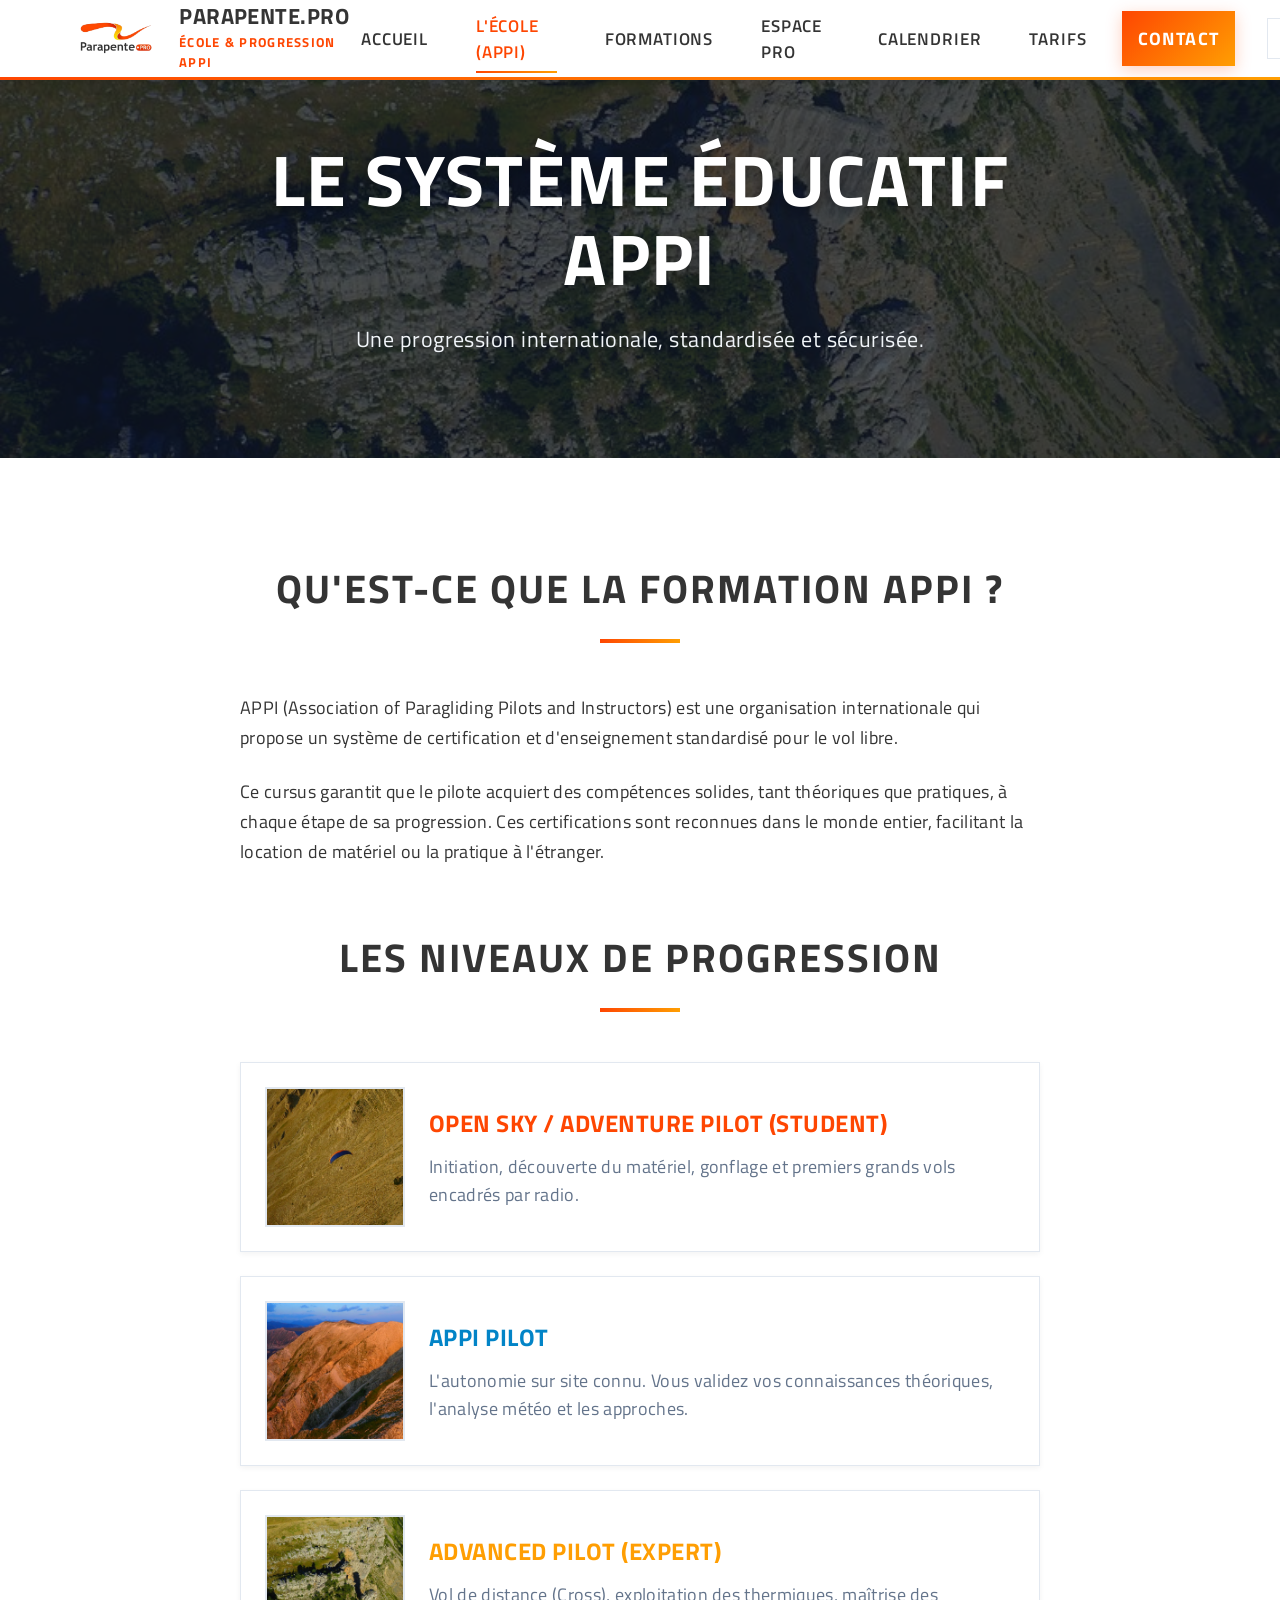
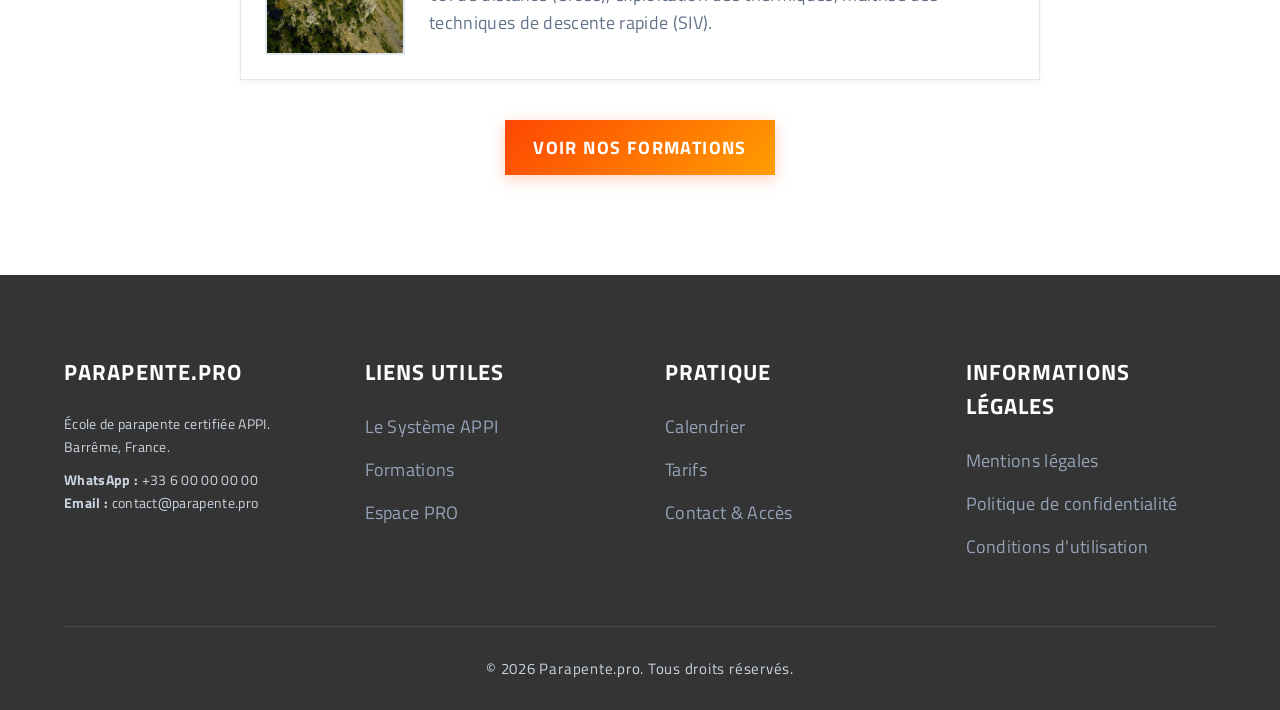
==== commit c3324708: "Smooth overlay page transitions + legal pages (mentions legales, privacy policy, terms of use) + foo" ====
--- a/appi.html
+++ b/appi.html
@@ -120,6 +120,14 @@
                 <li><a href="contact.html">Contact & Accès</a></li>
             </ul>
         </div>
+        <div class="footer-col">
+            <h4>Informations légales</h4>
+            <ul>
+                <li><a href="mentions-legales.html">Mentions légales</a></li>
+                <li><a href="politique-confidentialite.html">Politique de confidentialité</a></li>
+                <li><a href="conditions-utilisation.html">Conditions d'utilisation</a></li>
+            </ul>
+        </div>
     </div>
     <div class="footer-bottom">
         &copy; 2026 Parapente.pro. Tous droits réservés.
--- a/styles.css
+++ b/styles.css
@@ -1,7 +1,7 @@
 /* ═══════════════════════════════════════════════════════════
    APPI PRO — styles.css
-   Art Direction: Premium Light Website with Orange/Gold accents
-   Clean, polished, image-heavy, high contrast
+   Art Direction: Technical, Sharp & Professional (Carré / Geometric)
+   Clean, architectural, sharp-edged, high contrast with Orange/Gold accents
 ═══════════════════════════════════════════════════════════ */
 
 /* ── Custom Theme System ── */
@@ -41,7 +41,13 @@
 }
 
 /* ── Reset & Global ── */
-*, *::before, *::after { box-sizing: border-box; margin: 0; padding: 0; }
+*, *::before, *::after { 
+    box-sizing: border-box; 
+    margin: 0; 
+    padding: 0; 
+    border-radius: 0 !important; /* Force sharp square corners globally for DA consistency */
+}
+
 html { font-size: 16px; scroll-behavior: smooth; }
 body {
     font-family: var(--font-body);
@@ -100,7 +106,9 @@
 .navbar.transparent .nav-link.active {
     color: var(--brand-orange);
 }
-.navbar.transparent .btn-primary { box-shadow: 0 4px 15px rgba(254, 70, 2, 0.3); transform: translateY(0);
+.navbar.transparent .btn-primary { 
+    box-shadow: 0 4px 15px rgba(254, 70, 2, 0.3); 
+    transform: translateY(0);
     background: rgba(255, 255, 255, 0.1);
     border: 1px solid rgba(255, 255, 255, 0.3);
     color: #FFFFFF !important;
@@ -202,12 +210,153 @@
     color: var(--dark-grey);
 }
 
+/* ── Language Selector Widget (Header top right, Sharp Square DA) ── */
+.lang-selector {
+    position: relative;
+    display: inline-block;
+    margin-left: 8px;
+}
+
+.lang-btn {
+    background: var(--bg-card);
+    border: 1px solid var(--border);
+    padding: 8px 14px;
+    font-family: var(--font-heading);
+    font-size: 0.95rem;
+    font-weight: 700;
+    color: var(--dark-grey);
+    cursor: pointer;
+    display: flex;
+    align-items: center;
+    gap: 8px;
+    transition: all var(--transition);
+    text-transform: uppercase;
+    letter-spacing: 0.05em;
+}
+.navbar.transparent .lang-btn {
+    background: rgba(255, 255, 255, 0.1);
+    border-color: rgba(255, 255, 255, 0.3);
+    color: white;
+    backdrop-filter: blur(5px);
+}
+.lang-btn:hover,
+.lang-selector.open .lang-btn {
+    border-color: var(--brand-orange);
+    color: var(--brand-orange);
+}
+.navbar.transparent .lang-btn:hover,
+.navbar.transparent .lang-selector.open .lang-btn {
+    background: rgba(255, 255, 255, 0.2);
+    color: white;
+}
+
+.lang-dropdown {
+    display: none;
+    position: absolute;
+    top: calc(100% + 4px);
+    right: 0;
+    background: var(--bg-card);
+    border: 1px solid var(--border);
+    box-shadow: var(--shadow-md);
+    min-width: 150px;
+    z-index: 1005;
+}
+.lang-selector.open .lang-dropdown {
+    display: block;
+}
+
+.lang-option {
+    width: 100%;
+    border: none;
+    background: transparent;
+    padding: 10px 16px;
+    font-family: var(--font-heading);
+    font-size: 0.95rem;
+    font-weight: 600;
+    color: var(--dark-grey);
+    text-align: left;
+    cursor: pointer;
+    display: flex;
+    align-items: center;
+    gap: 10px;
+    transition: background var(--transition), color var(--transition);
+}
+.lang-option:hover {
+    background: var(--bg-card-hover);
+    color: var(--brand-orange);
+}
+.lang-option.active {
+    font-weight: 700;
+    color: var(--brand-orange);
+    background: var(--brand-orange-glow);
+}
+
+/* Complete Root-Cause Elimination of all Google Translate Popups, Banners, Tooltips & Overlays */
+#goog-gt-tt,
+#goog-gt-vt,
+.goog-te-banner-frame,
+.goog-te-balloon-frame,
+.goog-te-menu-frame,
+.goog-tooltip,
+.goog-tooltip:hover,
+.goog-text-highlight,
+.goog-te-spinner-pos,
+iframe[class*="goog"],
+iframe[id*="goog"],
+div[class*="VIpgJd"],
+div[id*="VIpgJd"],
+div[class*="goog-te"],
+div[id*="goog-gt"] {
+    display: none !important;
+    visibility: hidden !important;
+    opacity: 0 !important;
+    pointer-events: none !important;
+    position: absolute !important;
+    top: -9999px !important;
+    left: -9999px !important;
+    width: 0 !important;
+    height: 0 !important;
+    max-height: 0 !important;
+    max-width: 0 !important;
+    overflow: hidden !important;
+}
+
+body {
+    top: 0px !important;
+    position: static !important;
+    margin-top: 0px !important;
+}
+
+html {
+    top: 0px !important;
+    margin-top: 0px !important;
+}
+
+#google_translate_element,
+.goog-te-gadget,
+.goog-te-combo {
+    display: none !important;
+    width: 0 !important;
+    height: 0 !important;
+    opacity: 0 !important;
+}
+
+.skiptranslate {
+    display: inline !important;
+}
+
+.goog-text-highlight {
+    background-color: transparent !important;
+    box-shadow: none !important;
+    border: none !important;
+}
+
 /* ── Page Container ── */
 .page-container {
     flex: 1;
     display: flex;
     flex-direction: column;
-    padding-top: 80px; /* Offset for fixed navbar on normal pages */
+    padding-top: 80px;
 }
 .page-container.no-padding {
     padding-top: 0;
@@ -222,7 +371,7 @@
     justify-content: center;
     background-size: cover;
     background-position: center;
-    background-attachment: fixed; /* Parallax effect */
+    background-attachment: fixed;
     color: white;
     text-align: center;
     overflow: hidden;
@@ -248,7 +397,7 @@
     content: '';
     position: absolute;
     inset: 0;
-    background: rgba(15, 23, 42, 0.7); /* Overlay */
+    background: rgba(15, 23, 42, 0.7);
 }
 
 .hero-content {
@@ -321,10 +470,9 @@
     content: '';
     display: block;
     width: 80px;
-    height: 5px;
+    height: 4px;
     background: linear-gradient(to right, var(--brand-orange), var(--brand-gold));
     margin: 20px auto 0;
-    border-radius: 2px;
 }
 
 /* Left-aligned section title variant */
@@ -345,7 +493,6 @@
     height: 4px;
     background: linear-gradient(to right, var(--brand-orange), var(--brand-gold));
     margin: 16px 0 0;
-    border-radius: 2px;
 }
 
 /* ── Cards Grid (Formations) ── */
@@ -354,11 +501,11 @@
     grid-template-columns: repeat(auto-fit, minmax(320px, 1fr));
     gap: 40px;
 }
-.card { border-radius: 12px;
+.card {
     background: var(--bg-card);
     border: 1px solid var(--border);
     box-shadow: var(--shadow-sm);
-    transition: all 0.4s cubic-bezier(0.175, 0.885, 0.32, 1.275); /* Dynamic bounce */
+    transition: all 0.4s cubic-bezier(0.175, 0.885, 0.32, 1.275);
     display: flex;
     flex-direction: column;
     position: relative;
@@ -376,22 +523,22 @@
     z-index: 10;
 }
 .card:hover {
-    transform: translateY(-10px);
+    transform: translateY(-8px);
     box-shadow: var(--shadow-md);
-    border-color: var(--border-light);
+    border-color: var(--brand-orange);
 }
 .card:hover::before {
     transform: scaleX(1);
 }
-.card-img { border-radius: 12px 12px 0 0;
+.card-img {
     height: 220px;
     background-color: #CBD5E1;
     background-size: cover;
     background-position: center;
     transition: transform 0.6s ease;
 }
-.card:hover .card-img { border-radius: 12px 12px 0 0;
-    transform: scale(1.05);
+.card:hover .card-img {
+    transform: scale(1.04);
 }
 .card-content {
     padding: 30px;
@@ -419,9 +566,8 @@
     flex: 1;
 }
 
-/* Card image with centered icon (for cards without photos) */
+/* Card image with centered icon */
 .card-img-icon {
-    border-radius: 12px 12px 0 0;
     height: 220px;
     display: flex;
     align-items: center;
@@ -429,12 +575,11 @@
     transition: transform 0.6s ease;
 }
 .card:hover .card-img-icon {
-    transform: scale(1.05);
-}
-
-/* ── Level Cards (APPI page — horizontal layout with round photo) ── */
+    transform: scale(1.04);
+}
+
+/* ── Level Cards (APPI page) ── */
 .level-card {
-    border-radius: 12px;
     background: var(--bg-card);
     border: 1px solid var(--border);
     box-shadow: var(--shadow-sm);
@@ -459,7 +604,7 @@
 .level-card:hover {
     transform: translateY(-6px);
     box-shadow: var(--shadow-md);
-    border-color: var(--border-light);
+    border-color: var(--brand-orange);
 }
 .level-card:hover::before {
     transform: scaleX(1);
@@ -467,11 +612,11 @@
 .level-card-img {
     width: 140px;
     height: 140px;
-    border-radius: 50%;
     background-size: cover;
     background-position: center;
     margin: 24px;
     flex-shrink: 0;
+    border: 2px solid var(--border);
 }
 .level-card-content {
     padding: 24px 24px 24px 0;
@@ -484,8 +629,8 @@
     margin-bottom: 0;
 }
 
-/* ── Buttons ── */
-.btn { border-radius: 8px;
+/* ── Buttons (Sharp Square DA) ── */
+.btn {
     display: inline-flex;
     align-items: center;
     justify-content: center;
@@ -517,12 +662,18 @@
     transform: scaleY(1);
 }
 
-.btn-primary { box-shadow: 0 4px 15px rgba(254, 70, 2, 0.3); transform: translateY(0);
+.btn-primary { 
+    box-shadow: 0 4px 15px rgba(254, 70, 2, 0.25); 
+    transform: translateY(0);
     background: linear-gradient(135deg, var(--brand-orange) 0%, var(--brand-gold) 100%);
     color: white !important;
     border: none;
 }
-.btn-primary:hover { box-shadow: 0 6px 20px rgba(254, 70, 2, 0.5); transform: translateY(-2px); } .btn-primary::before {
+.btn-primary:hover { 
+    box-shadow: 0 6px 20px rgba(254, 70, 2, 0.45); 
+    transform: translateY(-2px); 
+} 
+.btn-primary::before {
     background: linear-gradient(135deg, var(--brand-gold) 0%, var(--brand-orange) 100%);
 }
 
@@ -554,7 +705,6 @@
 .price-card {
     background: var(--bg-card);
     border: 1px solid var(--border);
-    border-radius: 12px;
     padding: 32px;
     text-align: center;
     transition: all var(--transition);
@@ -606,25 +756,25 @@
     flex-shrink: 0;
 }
 
-/* ── Badge Types (Calendrier page) ── */
+/* ── Badge Types ── */
 .badge-type {
     display: inline-block;
-    padding: 4px 8px;
+    padding: 4px 10px;
     font-size: 0.75rem;
     font-weight: 700;
     text-transform: uppercase;
-    border-radius: 4px;
-    letter-spacing: 0.03em;
+    letter-spacing: 0.05em;
+    border: 1px solid transparent;
 }
 .bg-loisir {
     background: var(--brand-blue-glow);
     color: var(--brand-blue);
-    border: 1px solid var(--brand-blue);
+    border-color: var(--brand-blue);
 }
 .bg-pro {
     background: var(--brand-orange-glow);
     color: var(--brand-orange);
-    border: 1px solid var(--brand-orange);
+    border-color: var(--brand-orange);
 }
 
 /* ── Contact Page ── */
@@ -654,23 +804,26 @@
 .contact-icon {
     width: 48px;
     height: 48px;
-    border-radius: 50%;
     display: flex;
     align-items: center;
     justify-content: center;
     flex-shrink: 0;
+    border: 1px solid transparent;
 }
 .contact-icon-orange {
     background: var(--brand-orange-glow);
     color: var(--brand-orange);
+    border-color: var(--brand-orange);
 }
 .contact-icon-blue {
     background: var(--brand-blue-glow);
     color: var(--brand-blue);
+    border-color: var(--brand-blue);
 }
 .contact-icon-gold {
     background: var(--brand-gold-glow);
     color: var(--brand-gold);
+    border-color: var(--brand-gold);
 }
 
 /* Form confirmation message */
@@ -679,7 +832,6 @@
     padding: 16px 20px;
     background: rgba(5, 150, 105, 0.08);
     border: 1px solid var(--green);
-    border-radius: 8px;
     color: var(--green);
     font-weight: 600;
     text-align: center;
@@ -687,6 +839,300 @@
 }
 .form-success.visible {
     display: block;
+}
+
+/* ── Interactive Monthly Calendar Widget ── */
+.cal-wrapper {
+    max-width: 1100px;
+    margin: 0 auto;
+}
+
+.cal-header-bar {
+    display: flex;
+    flex-wrap: wrap;
+    align-items: center;
+    justify-content: space-between;
+    gap: 16px;
+    background: var(--bg-card);
+    padding: 20px 24px;
+    border: 1px solid var(--border);
+    box-shadow: var(--shadow-sm);
+    margin-bottom: 24px;
+}
+
+.cal-month-nav {
+    display: flex;
+    align-items: center;
+    gap: 12px;
+}
+
+.cal-nav-btn {
+    background: var(--bg-base);
+    border: 1px solid var(--border);
+    width: 38px;
+    height: 38px;
+    display: flex;
+    align-items: center;
+    justify-content: center;
+    cursor: pointer;
+    color: var(--dark-grey);
+    transition: all var(--transition);
+}
+.cal-nav-btn:hover {
+    background: var(--brand-orange);
+    color: white;
+    border-color: var(--brand-orange);
+}
+
+.cal-current-month {
+    font-family: var(--font-heading);
+    font-size: 1.5rem;
+    font-weight: 700;
+    color: var(--dark-grey);
+    text-transform: uppercase;
+    letter-spacing: 0.03em;
+    min-width: 180px;
+    text-align: center;
+}
+
+.cal-month-tabs {
+    display: flex;
+    flex-wrap: wrap;
+    gap: 8px;
+}
+
+.cal-tab-btn {
+    background: var(--bg-base);
+    border: 1px solid var(--border);
+    padding: 8px 16px;
+    font-family: var(--font-heading);
+    font-size: 0.95rem;
+    font-weight: 600;
+    cursor: pointer;
+    color: var(--text-muted);
+    transition: all var(--transition);
+    text-transform: uppercase;
+    letter-spacing: 0.03em;
+}
+.cal-tab-btn:hover {
+    color: var(--brand-orange);
+    border-color: var(--brand-orange);
+}
+.cal-tab-btn.active {
+    background: var(--brand-orange);
+    color: white;
+    border-color: var(--brand-orange);
+}
+
+.cal-filter-bar {
+    display: flex;
+    align-items: center;
+    gap: 8px;
+    flex-wrap: wrap;
+}
+
+.cal-filter-btn {
+    background: transparent;
+    border: 1px solid var(--border);
+    padding: 6px 14px;
+    font-size: 0.85rem;
+    font-weight: 700;
+    cursor: pointer;
+    color: var(--text-muted);
+    transition: all var(--transition);
+    text-transform: uppercase;
+    letter-spacing: 0.03em;
+}
+.cal-filter-btn:hover,
+.cal-filter-btn.active {
+    border-color: var(--dark-grey);
+    color: var(--dark-grey);
+    background: var(--bg-card-hover);
+}
+.cal-filter-btn.active[data-filter="loisir"] {
+    background: var(--brand-blue-glow);
+    color: var(--brand-blue);
+    border-color: var(--brand-blue);
+}
+.cal-filter-btn.active[data-filter="pro"] {
+    background: var(--brand-orange-glow);
+    color: var(--brand-orange);
+    border-color: var(--brand-orange);
+}
+
+.cal-view-switch {
+    display: flex;
+    background: var(--bg-base);
+    padding: 4px;
+    border: 1px solid var(--border);
+}
+.cal-view-btn {
+    border: none;
+    background: transparent;
+    padding: 6px 12px;
+    font-family: var(--font-heading);
+    font-size: 0.85rem;
+    font-weight: 700;
+    cursor: pointer;
+    color: var(--text-muted);
+    transition: all var(--transition);
+    display: flex;
+    align-items: center;
+    gap: 6px;
+    text-transform: uppercase;
+}
+.cal-view-btn.active {
+    background: white;
+    color: var(--dark-grey);
+    box-shadow: var(--shadow-sm);
+}
+
+/* ── Calendar Monthly Grid ── */
+.cal-grid-card {
+    background: var(--bg-card);
+    border: 1px solid var(--border);
+    box-shadow: var(--shadow-sm);
+    overflow: hidden;
+}
+
+.cal-days-header {
+    display: grid;
+    grid-template-columns: repeat(7, 1fr);
+    background: var(--dark-grey);
+    color: white;
+    text-align: center;
+    font-family: var(--font-heading);
+    font-size: 0.95rem;
+    font-weight: 700;
+    text-transform: uppercase;
+    letter-spacing: 0.05em;
+    padding: 12px 0;
+}
+
+.cal-month-grid {
+    display: grid;
+    grid-template-columns: repeat(7, 1fr);
+    border-top: 1px solid var(--border);
+}
+
+.cal-day-cell {
+    min-height: 115px;
+    border-right: 1px solid var(--border);
+    border-bottom: 1px solid var(--border);
+    padding: 8px;
+    background: white;
+    transition: background var(--transition);
+    display: flex;
+    flex-direction: column;
+}
+.cal-day-cell:nth-child(7n) {
+    border-right: none;
+}
+.cal-day-cell.other-month {
+    background: var(--bg-base);
+    opacity: 0.35;
+}
+.cal-day-cell.weekend {
+    background: #FAFBFD;
+}
+.cal-day-cell.has-event {
+    background: #FFFDF9;
+}
+
+.cal-day-num {
+    font-family: var(--font-heading);
+    font-weight: 700;
+    font-size: 0.95rem;
+    color: var(--dark-grey);
+    margin-bottom: 6px;
+    width: 26px;
+    height: 26px;
+    display: flex;
+    align-items: center;
+    justify-content: center;
+    border: 1px solid transparent;
+}
+.cal-day-cell.today .cal-day-num {
+    background: var(--brand-orange);
+    color: white;
+}
+
+.cal-event-pill {
+    margin-bottom: 4px;
+    padding: 5px 8px;
+    font-size: 0.78rem;
+    font-weight: 700;
+    line-height: 1.3;
+    cursor: pointer;
+    transition: all 0.2s ease;
+    border-left: 4px solid transparent;
+    text-transform: uppercase;
+    letter-spacing: 0.02em;
+}
+.cal-event-pill:hover {
+    transform: translateX(2px);
+    box-shadow: var(--shadow-sm);
+}
+
+.cal-event-pill.event-loisir {
+    background: rgba(2, 132, 199, 0.08);
+    color: var(--brand-blue);
+    border-left-color: var(--brand-blue);
+}
+.cal-event-pill.event-pro {
+    background: rgba(254, 70, 2, 0.08);
+    color: var(--brand-orange);
+    border-left-color: var(--brand-orange);
+}
+.cal-event-pill.event-full {
+    opacity: 0.6;
+    text-decoration: line-through;
+}
+
+/* Event List Card Details */
+.cal-events-list {
+    margin-top: 30px;
+}
+
+.cal-stage-card {
+    background: var(--bg-card);
+    border: 1px solid var(--border);
+    padding: 24px;
+    margin-bottom: 16px;
+    display: flex;
+    flex-wrap: wrap;
+    align-items: center;
+    justify-content: space-between;
+    gap: 20px;
+    transition: all var(--transition);
+}
+.cal-stage-card:hover {
+    border-color: var(--brand-orange);
+    box-shadow: var(--shadow-md);
+    transform: translateY(-2px);
+}
+
+.cal-stage-info h3 {
+    font-family: var(--font-heading);
+    font-size: 1.3rem;
+    font-weight: 700;
+    color: var(--dark-grey);
+    margin-bottom: 6px;
+    text-transform: uppercase;
+}
+
+.cal-stage-meta {
+    display: flex;
+    flex-wrap: wrap;
+    align-items: center;
+    gap: 16px;
+    color: var(--text-muted);
+    font-size: 0.95rem;
+}
+.cal-stage-meta span {
+    display: flex;
+    align-items: center;
+    gap: 6px;
 }
 
 /* ── Tables ── */
@@ -699,7 +1145,7 @@
     margin-bottom: 24px;
     background: var(--bg-card);
     box-shadow: var(--shadow-sm);
-    border-radius: 8px;
+    border: 1px solid var(--border);
 }
 th, td {
     padding: 20px;
@@ -813,6 +1259,18 @@
     }
     .hero-title { font-size: 3rem; }
     .hero-fullscreen .hero-title { font-size: 3.5rem; }
+    .lang-selector {
+        margin-left: 0;
+        margin-top: 12px;
+        width: 100%;
+    }
+    .lang-btn {
+        width: 100%;
+        justify-content: space-between;
+    }
+    .lang-dropdown {
+        width: 100%;
+    }
 }
 
 @media (max-width: 768px) {
@@ -834,6 +1292,17 @@
     }
     .grid-cards {
         gap: 24px;
+    }
+    .cal-day-cell {
+        min-height: 75px;
+        padding: 4px;
+    }
+    .cal-days-header {
+        font-size: 0.75rem;
+    }
+    .cal-event-pill {
+        font-size: 0.7rem;
+        padding: 2px 4px;
     }
 }
 
@@ -841,9 +1310,16 @@
     .hero-title { font-size: 2.5rem; }
     .hero-fullscreen .hero-title { font-size: 2.8rem; }
     .section-title { font-size: 2rem; }
-}
-
-/* ── Forms ── */
+    .cal-header-bar {
+        flex-direction: column;
+        align-items: stretch;
+    }
+    .cal-month-nav {
+        justify-content: center;
+    }
+}
+
+/* ── Forms (Sharp Square DA) ── */
 .form-group {
     margin-bottom: 24px;
 }
@@ -861,7 +1337,6 @@
     width: 100%;
     padding: 16px;
     border: 2px solid var(--border);
-    border-radius: 8px;
     font-family: var(--font-body);
     font-size: 1.1rem;
     background: var(--bg-input);
@@ -895,16 +1370,43 @@
     flex-wrap: wrap;
 }
 
-/* ── Page Transitions ── */
+/* ── Page Transitions (Overlay Curtain) ── */
 body {
-    animation: pageFadeIn 0.5s cubic-bezier(0.16, 1, 0.3, 1) forwards;
-    opacity: 0;
-}
-body.fade-out {
-    opacity: 0 !important;
-    transition: opacity 0.3s ease;
-}
-@keyframes pageFadeIn {
-    from { opacity: 0; transform: translateY(15px); }
-    to { opacity: 1; transform: translateY(0); }
-}
+    opacity: 1;
+}
+
+/* Persistent overlay curtain */
+.page-transition-overlay {
+    position: fixed;
+    inset: 0;
+    z-index: 100000;
+    background: var(--dark-grey);
+    pointer-events: none;
+    transform: translateY(0);
+    transition: none;
+}
+
+/* On load: curtain slides UP to reveal page */
+.page-transition-overlay.reveal {
+    animation: curtainReveal 0.45s cubic-bezier(0.65, 0, 0.35, 1) forwards;
+}
+
+/* On exit: curtain slides DOWN to cover page */
+.page-transition-overlay.cover {
+    animation: curtainCover 0.35s cubic-bezier(0.65, 0, 0.35, 1) forwards;
+}
+
+/* After reveal completes, hide overlay entirely */
+.page-transition-overlay.hidden {
+    visibility: hidden;
+}
+
+@keyframes curtainReveal {
+    0% { transform: translateY(0); }
+    100% { transform: translateY(-100%); }
+}
+
+@keyframes curtainCover {
+    0% { transform: translateY(-100%); }
+    100% { transform: translateY(0); }
+}
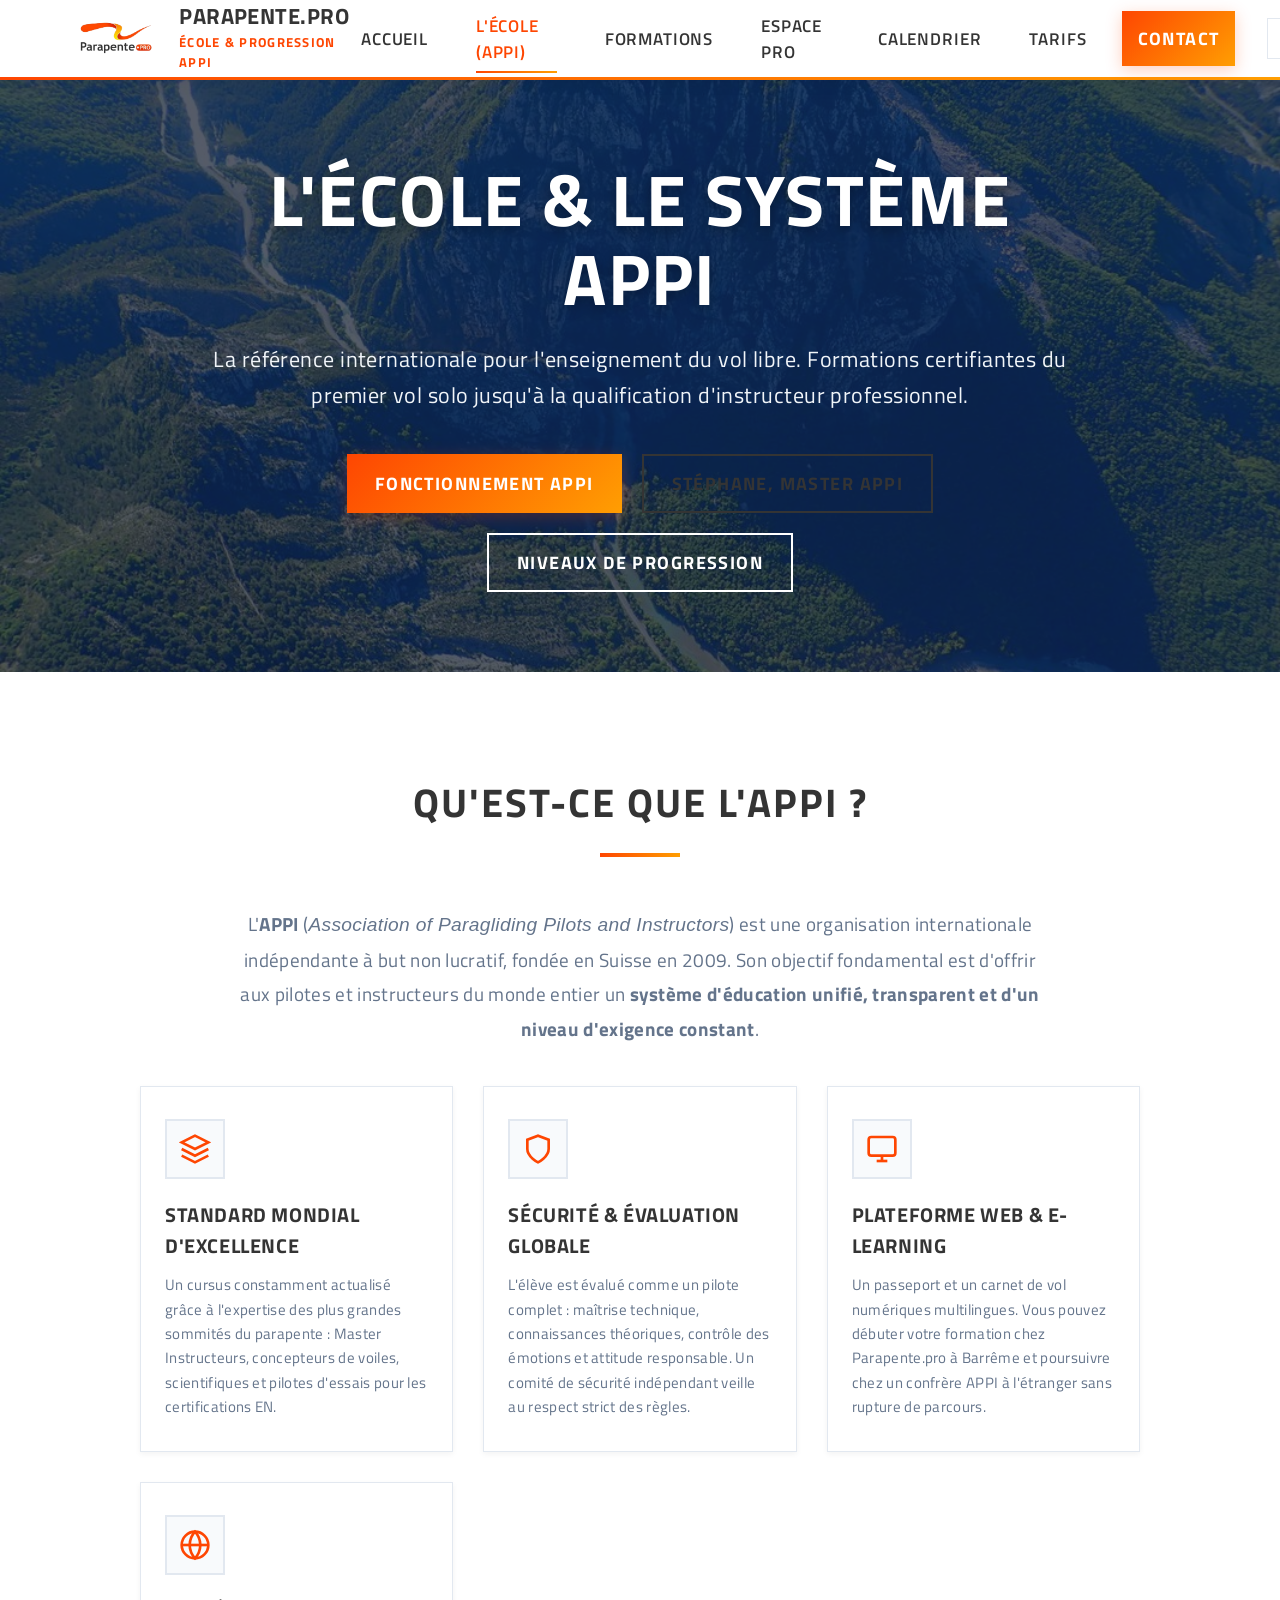
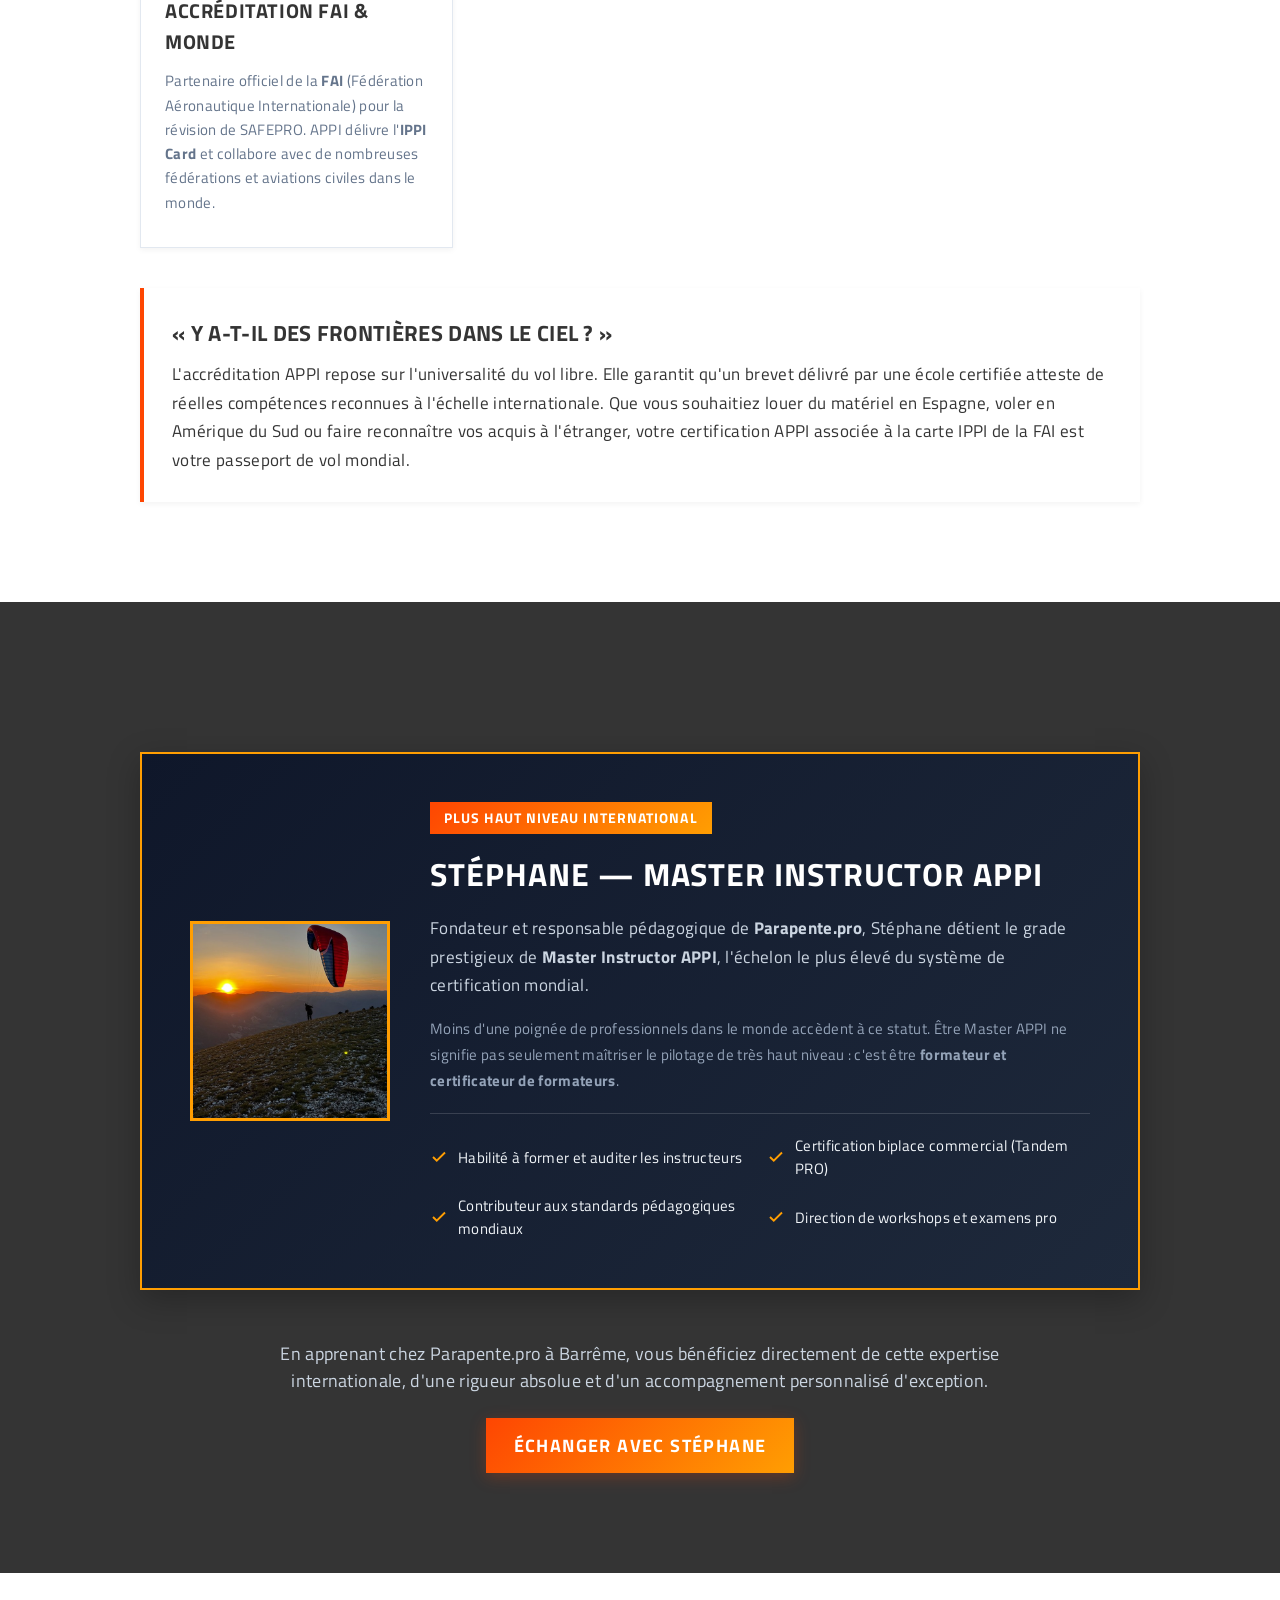
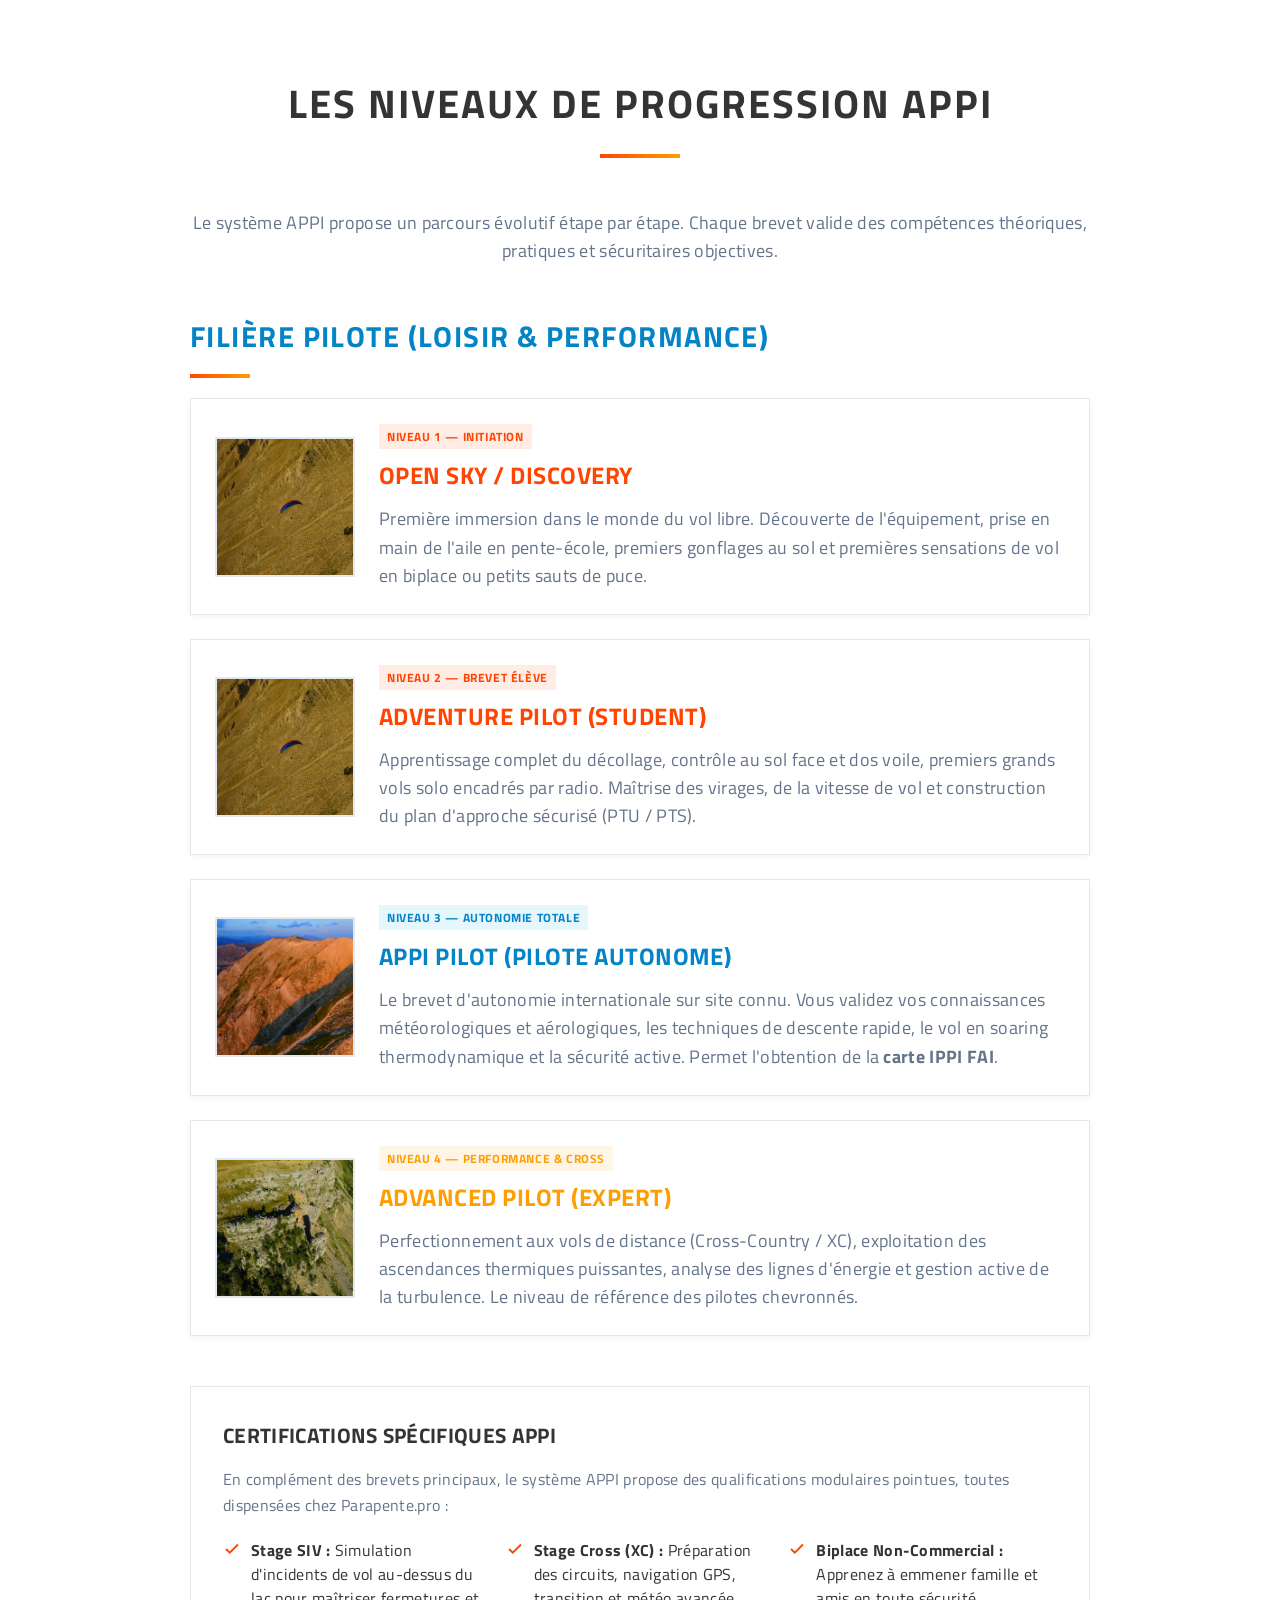
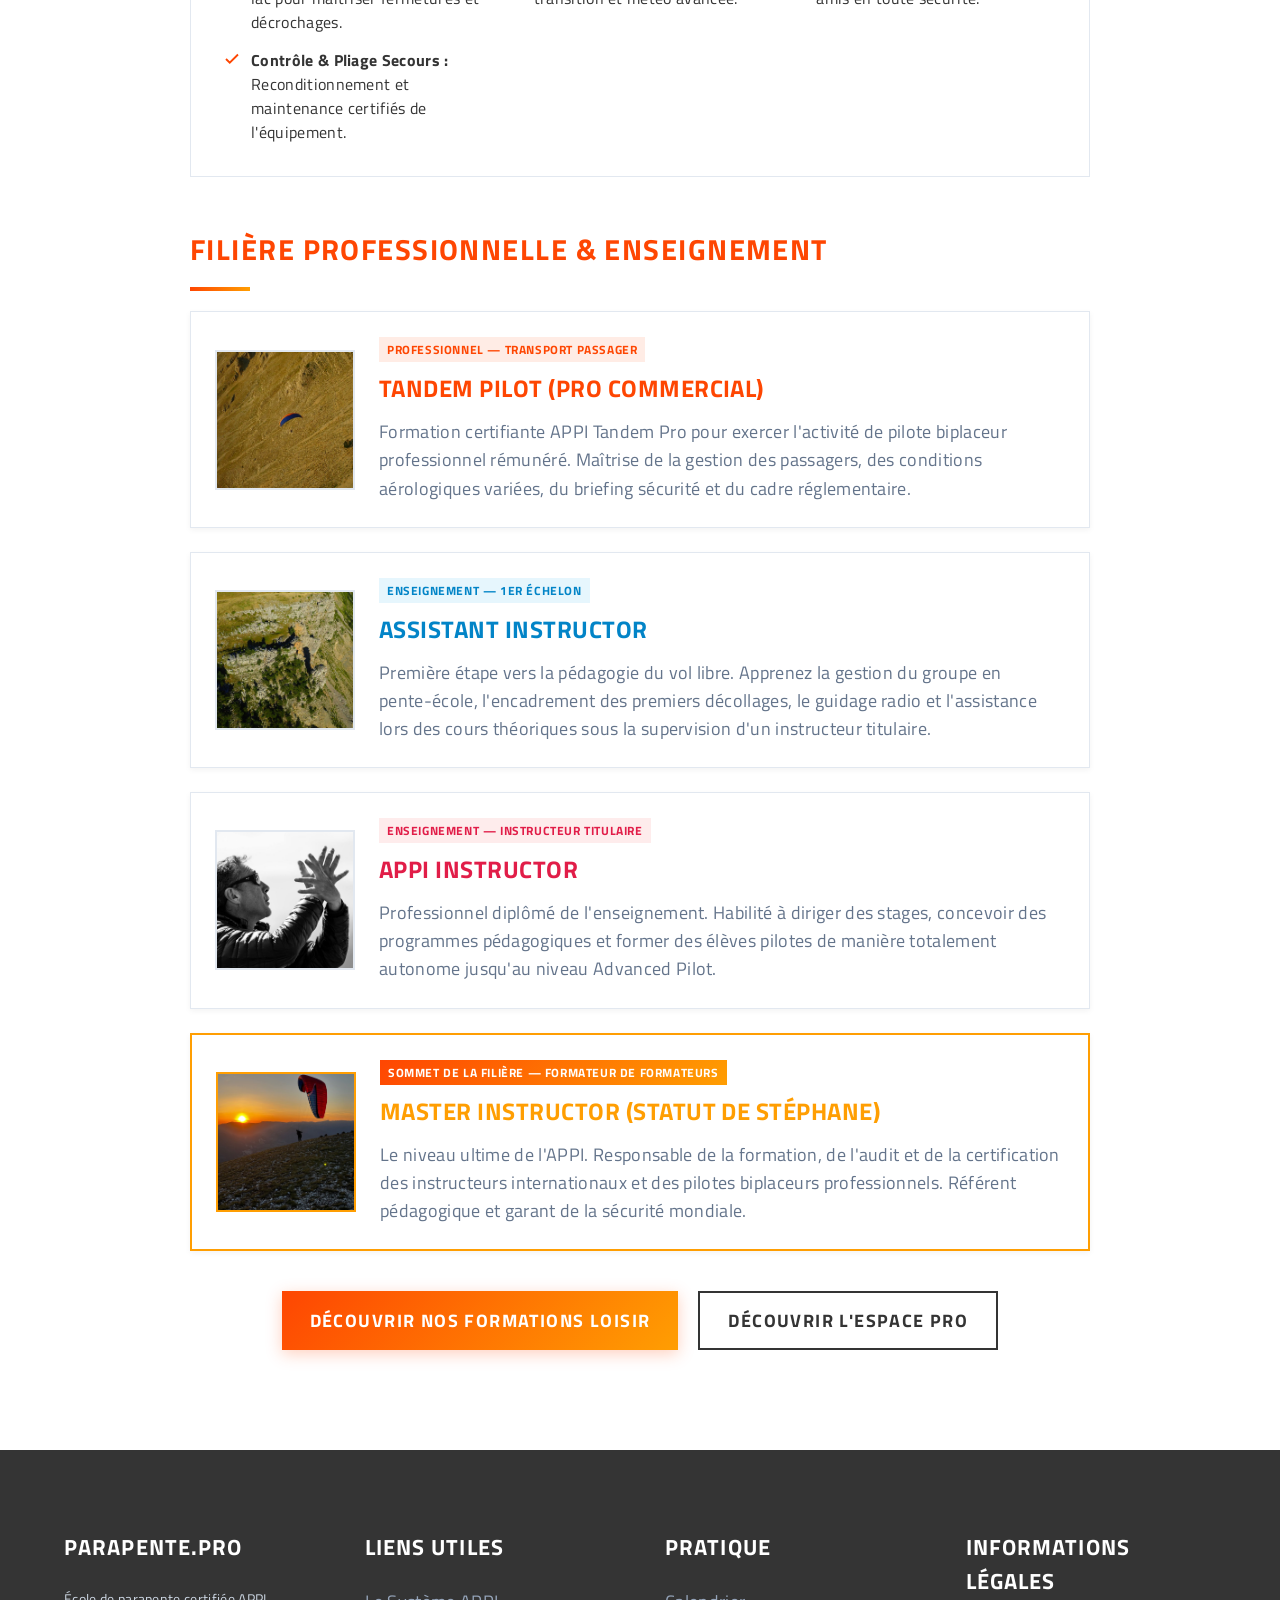
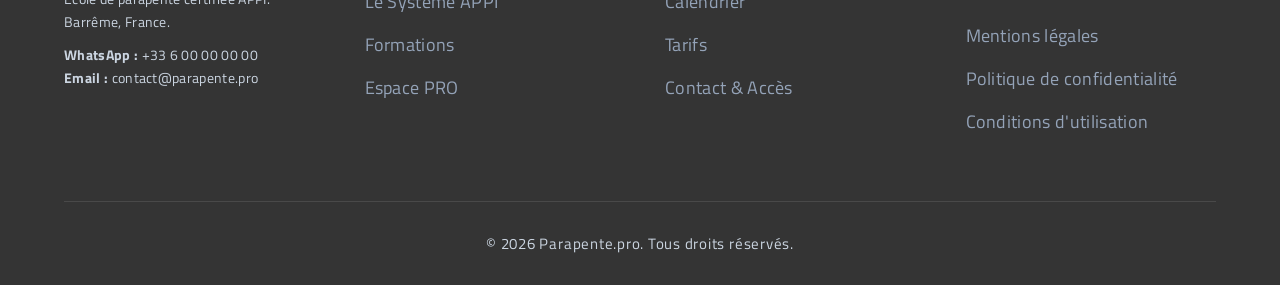
==== commit a6ee2499: "Refactor APPI School page with official APPI system pillars, international FAI accreditation, Stepha" ====
--- a/appi.html
+++ b/appi.html
@@ -39,55 +39,270 @@
 <div class="page-container">
 
     <!-- ── HERO BANNER ── -->
-    <header class="hero" style="background-image: url('assets/lvl_expert.jpg'); padding: 60px 5%;">
+    <header class="hero" style="background-image: url('assets/banner_appi.jpg'); padding: 80px 5%;">
         <div class="hero-content">
-            <h1 class="hero-title">Le Système Éducatif APPI</h1>
-            <p class="hero-subtitle">Une progression internationale, standardisée et sécurisée.</p>
+            <h1 class="hero-title">L'École &amp; Le Système APPI</h1>
+            <p class="hero-subtitle">La référence internationale pour l'enseignement du vol libre. Formations certifiantes du premier vol solo jusqu'à la qualification d'instructeur professionnel.</p>
+            <div class="hero-cta">
+                <a href="#fonctionnement" class="btn btn-primary">Fonctionnement APPI</a>
+                <a href="#master" class="btn btn-secondary">Stéphane, Master APPI</a>
+                <a href="#niveaux" class="btn btn-outline" style="color: white; border-color: white;">Niveaux de Progression</a>
+            </div>
         </div>
     </header>
 
-    <!-- ── CONTENU ── -->
-    <section class="section section-light">
-        <div style="max-width: 800px; margin: 0 auto;">
-            <h2 class="section-title">Qu'est-ce que la formation APPI ?</h2>
-            <p style="font-size: 1.1rem; line-height: 1.7; margin-bottom: 24px;">
-                APPI (Association of Paragliding Pilots and Instructors) est une organisation internationale qui propose un système de certification et d'enseignement standardisé pour le vol libre. 
+    <!-- ── SECTION 1 : FONCTIONNEMENT DE L'APPI ── -->
+    <section class="section section-light" id="fonctionnement">
+        <div style="max-width: 1000px; margin: 0 auto;">
+            <h2 class="section-title">Qu'est-ce que l'APPI ?</h2>
+            <p class="text-center" style="font-size: 1.2rem; line-height: 1.8; color: var(--text-muted); max-width: 800px; margin: 0 auto 40px;">
+                L'<strong>APPI</strong> (<em>Association of Paragliding Pilots and Instructors</em>) est une organisation internationale indépendante à but non lucratif, fondée en Suisse en 2009. Son objectif fondamental est d'offrir aux pilotes et instructeurs du monde entier un <strong>système d'éducation unifié, transparent et d'un niveau d'exigence constant</strong>.
             </p>
-            <p style="font-size: 1.1rem; line-height: 1.7; margin-bottom: 24px;">
-                Ce cursus garantit que le pilote acquiert des compétences solides, tant théoriques que pratiques, à chaque étape de sa progression. Ces certifications sont reconnues dans le monde entier, facilitant la location de matériel ou la pratique à l'étranger.
+
+            <div class="pillars-grid">
+                
+                <div class="pillar-card">
+                    <div class="pillar-icon">
+                        <svg width="32" height="32" viewBox="0 0 24 24" fill="none" stroke="currentColor" stroke-width="2"><path d="M12 2L2 7l10 5 10-5-10-5z"/><path d="M2 17l10 5 10-5"/><path d="M2 12l10 5 10-5"/></svg>
+                    </div>
+                    <h3 class="pillar-title">Standard Mondial d'Excellence</h3>
+                    <p class="pillar-desc">
+                        Un cursus constamment actualisé grâce à l'expertise des plus grandes sommités du parapente : Master Instructeurs, concepteurs de voiles, scientifiques et pilotes d'essais pour les certifications EN.
+                    </p>
+                </div>
+
+                <div class="pillar-card">
+                    <div class="pillar-icon">
+                        <svg width="32" height="32" viewBox="0 0 24 24" fill="none" stroke="currentColor" stroke-width="2"><path d="M12 22s8-4 8-10V5l-8-3-8 3v7c0 6 8 10 8 10z"/></svg>
+                    </div>
+                    <h3 class="pillar-title">Sécurité &amp; Évaluation Globale</h3>
+                    <p class="pillar-desc">
+                        L'élève est évalué comme un pilote complet : maîtrise technique, connaissances théoriques, contrôle des émotions et attitude responsable. Un comité de sécurité indépendant veille au respect strict des règles.
+                    </p>
+                </div>
+
+                <div class="pillar-card">
+                    <div class="pillar-icon">
+                        <svg width="32" height="32" viewBox="0 0 24 24" fill="none" stroke="currentColor" stroke-width="2"><rect x="2" y="3" width="20" height="14" rx="2" ry="2"/><line x1="8" y1="21" x2="16" y2="21"/><line x1="12" y1="17" x2="12" y2="21"/></svg>
+                    </div>
+                    <h3 class="pillar-title">Plateforme Web &amp; E-Learning</h3>
+                    <p class="pillar-desc">
+                        Un passeport et un carnet de vol numériques multilingues. Vous pouvez débuter votre formation chez Parapente.pro à Barrême et poursuivre chez un confrère APPI à l'étranger sans rupture de parcours.
+                    </p>
+                </div>
+
+                <div class="pillar-card">
+                    <div class="pillar-icon">
+                        <svg width="32" height="32" viewBox="0 0 24 24" fill="none" stroke="currentColor" stroke-width="2"><circle cx="12" cy="12" r="10"/><line x1="2" y1="12" x2="22" y2="12"/><path d="M12 2a15.3 15.3 0 0 1 4 10 15.3 15.3 0 0 1-4 10 15.3 15.3 0 0 1-4-10 15.3 15.3 0 0 1 4-10z"/></svg>
+                    </div>
+                    <h3 class="pillar-title">Accréditation FAI &amp; Monde</h3>
+                    <p class="pillar-desc">
+                        Partenaire officiel de la <strong>FAI</strong> (Fédération Aéronautique Internationale) pour la révision de SAFEPRO. APPI délivre l'<strong>IPPI Card</strong> et collabore avec de nombreuses fédérations et aviations civiles dans le monde.
+                    </p>
+                </div>
+
+            </div>
+
+            <!-- Focus Accréditation -->
+            <div style="background: var(--bg-card); border-left: 4px solid var(--brand-orange); padding: 28px; margin-top: 40px; box-shadow: var(--shadow-sm);">
+                <h3 style="font-family: var(--font-heading); font-size: 1.4rem; color: var(--dark-grey); text-transform: uppercase; margin-bottom: 10px;">
+                    « Y a-t-il des frontières dans le ciel ? »
+                </h3>
+                <p style="font-size: 1.05rem; line-height: 1.7; color: var(--text-main); margin-bottom: 0;">
+                    L'accréditation APPI repose sur l'universalité du vol libre. Elle garantit qu'un brevet délivré par une école certifiée atteste de réelles compétences reconnues à l'échelle internationale. Que vous souhaitiez louer du matériel en Espagne, voler en Amérique du Sud ou faire reconnaître vos acquis à l'étranger, votre certification APPI associée à la carte IPPI de la FAI est votre passeport de vol mondial.
+                </p>
+            </div>
+        </div>
+    </section>
+
+    <!-- ── SECTION 2 : STÉPHANE, MASTER INSTRUCTOR APPI ── -->
+    <section class="section" id="master" style="background: var(--dark-grey); color: white;">
+        <div style="max-width: 1000px; margin: 0 auto;">
+            
+            <div class="master-spotlight">
+                <div class="master-spotlight-img" style="background-image: url('assets/lvl_master.jpg');"></div>
+                <div class="master-spotlight-content">
+                    <span class="master-badge-gold">Plus Haut Niveau International</span>
+                    <h2 class="master-title">Stéphane — Master Instructor APPI</h2>
+                    <p class="master-desc">
+                        Fondateur et responsable pédagogique de <strong>Parapente.pro</strong>, Stéphane détient le grade prestigieux de <strong>Master Instructor APPI</strong>, l'échelon le plus élevé du système de certification mondial.
+                    </p>
+                    <p class="master-desc" style="font-size: 0.95rem; color: #94a3b8;">
+                        Moins d'une poignée de professionnels dans le monde accèdent à ce statut. Être Master APPI ne signifie pas seulement maîtriser le pilotage de très haut niveau : c'est être <strong>formateur et certificateur de formateurs</strong>.
+                    </p>
+                    
+                    <div class="master-points">
+                        <div class="master-point-item">
+                            <svg width="18" height="18" viewBox="0 0 24 24" fill="none" stroke="currentColor" stroke-width="2.5"><polyline points="20 6 9 17 4 12"/></svg>
+                            <span>Habilité à former et auditer les instructeurs</span>
+                        </div>
+                        <div class="master-point-item">
+                            <svg width="18" height="18" viewBox="0 0 24 24" fill="none" stroke="currentColor" stroke-width="2.5"><polyline points="20 6 9 17 4 12"/></svg>
+                            <span>Certification biplace commercial (Tandem PRO)</span>
+                        </div>
+                        <div class="master-point-item">
+                            <svg width="18" height="18" viewBox="0 0 24 24" fill="none" stroke="currentColor" stroke-width="2.5"><polyline points="20 6 9 17 4 12"/></svg>
+                            <span>Contributeur aux standards pédagogiques mondiaux</span>
+                        </div>
+                        <div class="master-point-item">
+                            <svg width="18" height="18" viewBox="0 0 24 24" fill="none" stroke="currentColor" stroke-width="2.5"><polyline points="20 6 9 17 4 12"/></svg>
+                            <span>Direction de workshops et examens pro</span>
+                        </div>
+                    </div>
+                </div>
+            </div>
+
+            <div style="text-align: center; margin-top: 20px;">
+                <p style="font-size: 1.1rem; color: #cbd5e1; max-width: 750px; margin: 0 auto 24px;">
+                    En apprenant chez Parapente.pro à Barrême, vous bénéficiez directement de cette expertise internationale, d'une rigueur absolue et d'un accompagnement personnalisé d'exception.
+                </p>
+                <a href="contact.html" class="btn btn-primary">Échanger avec Stéphane</a>
+            </div>
+
+        </div>
+    </section>
+
+    <!-- ── SECTION 3 : LES NIVEAUX DE PROGRESSION APPI ── -->
+    <section class="section section-light" id="niveaux">
+        <div style="max-width: 900px; margin: 0 auto;">
+            
+            <h2 class="section-title">Les Niveaux de Progression APPI</h2>
+            <p class="text-center" style="font-size: 1.15rem; color: var(--text-muted); margin-bottom: 50px;">
+                Le système APPI propose un parcours évolutif étape par étape. Chaque brevet valide des compétences théoriques, pratiques et sécuritaires objectives.
             </p>
 
-            <h2 class="section-title" style="margin-top: 60px;">Les Niveaux de Progression</h2>
-            
-            <div style="display: flex; flex-direction: column; gap: 24px;">
+            <!-- Filière Pilote Loisir -->
+            <h3 class="section-title-left" style="color: var(--brand-blue); margin-bottom: 20px;">
+                Filière Pilote (Loisir &amp; Performance)
+            </h3>
+
+            <div style="display: flex; flex-direction: column; gap: 24px; margin-bottom: 50px;">
+                
+                <!-- Open Sky / Discovery -->
                 <div class="level-card">
                     <div class="level-card-img" style="background-image: url('assets/lvl_student.jpg');"></div>
                     <div class="level-card-content">
-                        <h3 class="card-title text-orange">Open Sky / Adventure Pilot (Student)</h3>
-                        <p class="card-desc">Initiation, découverte du matériel, gonflage et premiers grands vols encadrés par radio.</p>
-                    </div>
-                </div>
-
+                        <span class="level-tag" style="background: rgba(254, 70, 2, 0.1); color: var(--brand-orange);">Niveau 1 — Initiation</span>
+                        <h4 class="card-title text-orange">Open Sky / Discovery</h4>
+                        <p class="card-desc">Première immersion dans le monde du vol libre. Découverte de l'équipement, prise en main de l'aile en pente-école, premiers gonflages au sol et premières sensations de vol en biplace ou petits sauts de puce.</p>
+                    </div>
+                </div>
+
+                <!-- Adventure Pilot (Student) -->
+                <div class="level-card">
+                    <div class="level-card-img" style="background-image: url('assets/lvl_student.jpg');"></div>
+                    <div class="level-card-content">
+                        <span class="level-tag" style="background: rgba(254, 70, 2, 0.1); color: var(--brand-orange);">Niveau 2 — Brevet Élève</span>
+                        <h4 class="card-title text-orange">Adventure Pilot (Student)</h4>
+                        <p class="card-desc">Apprentissage complet du décollage, contrôle au sol face et dos voile, premiers grands vols solo encadrés par radio. Maîtrise des virages, de la vitesse de vol et construction du plan d'approche sécurisé (PTU / PTS).</p>
+                    </div>
+                </div>
+
+                <!-- APPI Pilot -->
                 <div class="level-card">
                     <div class="level-card-img" style="background-image: url('assets/lvl_pilot.jpg');"></div>
                     <div class="level-card-content">
-                        <h3 class="card-title text-blue">APPI Pilot</h3>
-                        <p class="card-desc">L'autonomie sur site connu. Vous validez vos connaissances théoriques, l'analyse météo et les approches.</p>
-                    </div>
-                </div>
-
+                        <span class="level-tag" style="background: rgba(14, 165, 233, 0.1); color: var(--brand-blue);">Niveau 3 — Autonomie Totale</span>
+                        <h4 class="card-title text-blue">APPI Pilot (Pilote Autonome)</h4>
+                        <p class="card-desc">Le brevet d'autonomie internationale sur site connu. Vous validez vos connaissances météorologiques et aérologiques, les techniques de descente rapide, le vol en soaring thermodynamique et la sécurité active. Permet l'obtention de la <strong>carte IPPI FAI</strong>.</p>
+                    </div>
+                </div>
+
+                <!-- Advanced Pilot -->
                 <div class="level-card">
                     <div class="level-card-img" style="background-image: url('assets/lvl_expert.jpg');"></div>
                     <div class="level-card-content">
-                        <h3 class="card-title text-gold">Advanced Pilot (Expert)</h3>
-                        <p class="card-desc">Vol de distance (Cross), exploitation des thermiques, maîtrise des techniques de descente rapide (SIV).</p>
-                    </div>
-                </div>
-            </div>
-
-            <div style="text-align: center; margin-top: 40px;">
-                <a href="formations.html" class="btn btn-primary">Voir nos Formations</a>
-            </div>
+                        <span class="level-tag" style="background: rgba(245, 158, 11, 0.1); color: var(--brand-gold);">Niveau 4 — Performance &amp; Cross</span>
+                        <h4 class="card-title text-gold">Advanced Pilot (Expert)</h4>
+                        <p class="card-desc">Perfectionnement aux vols de distance (Cross-Country / XC), exploitation des ascendances thermiques puissantes, analyse des lignes d'énergie et gestion active de la turbulence. Le niveau de référence des pilotes chevronnés.</p>
+                    </div>
+                </div>
+
+            </div>
+
+            <!-- Qualifications et Stages Spécifiques -->
+            <div style="background: var(--bg-card); border: 1px solid var(--border); padding: 32px; margin-bottom: 50px;">
+                <h4 style="font-family: var(--font-heading); font-size: 1.3rem; color: var(--dark-grey); text-transform: uppercase; margin-bottom: 16px;">
+                    Certifications Spécifiques APPI
+                </h4>
+                <p style="color: var(--text-muted); font-size: 1rem; line-height: 1.6; margin-bottom: 20px;">
+                    En complément des brevets principaux, le système APPI propose des qualifications modulaires pointues, toutes dispensées chez Parapente.pro :
+                </p>
+                <ul style="list-style: none; padding: 0; display: grid; grid-template-columns: repeat(auto-fit, minmax(240px, 1fr)); gap: 14px;">
+                    <li style="display: flex; gap: 10px; align-items: flex-start;">
+                        <svg width="18" height="18" viewBox="0 0 24 24" fill="none" stroke="var(--brand-orange)" stroke-width="2.5" style="flex-shrink: 0; margin-top: 2px;"><polyline points="20 6 9 17 4 12"/></svg>
+                        <span><strong>Stage SIV :</strong> Simulation d'incidents de vol au-dessus du lac pour maîtriser fermetures et décrochages.</span>
+                    </li>
+                    <li style="display: flex; gap: 10px; align-items: flex-start;">
+                        <svg width="18" height="18" viewBox="0 0 24 24" fill="none" stroke="var(--brand-orange)" stroke-width="2.5" style="flex-shrink: 0; margin-top: 2px;"><polyline points="20 6 9 17 4 12"/></svg>
+                        <span><strong>Stage Cross (XC) :</strong> Préparation des circuits, navigation GPS, transition et météo avancée.</span>
+                    </li>
+                    <li style="display: flex; gap: 10px; align-items: flex-start;">
+                        <svg width="18" height="18" viewBox="0 0 24 24" fill="none" stroke="var(--brand-orange)" stroke-width="2.5" style="flex-shrink: 0; margin-top: 2px;"><polyline points="20 6 9 17 4 12"/></svg>
+                        <span><strong>Biplace Non-Commercial :</strong> Apprenez à emmener famille et amis en toute sécurité.</span>
+                    </li>
+                    <li style="display: flex; gap: 10px; align-items: flex-start;">
+                        <svg width="18" height="18" viewBox="0 0 24 24" fill="none" stroke="var(--brand-orange)" stroke-width="2.5" style="flex-shrink: 0; margin-top: 2px;"><polyline points="20 6 9 17 4 12"/></svg>
+                        <span><strong>Contrôle &amp; Pliage Secours :</strong> Reconditionnement et maintenance certifiés de l'équipement.</span>
+                    </li>
+                </ul>
+            </div>
+
+            <!-- Filière Professionnelle -->
+            <h3 class="section-title-left" style="color: var(--brand-orange); margin-bottom: 20px;">
+                Filière Professionnelle &amp; Enseignement
+            </h3>
+
+            <div style="display: flex; flex-direction: column; gap: 24px; margin-bottom: 40px;">
+                
+                <!-- Biplace Commercial -->
+                <div class="level-card">
+                    <div class="level-card-img" style="background-image: url('assets/lvl_student.jpg');"></div>
+                    <div class="level-card-content">
+                        <span class="level-tag" style="background: rgba(254, 70, 2, 0.1); color: var(--brand-orange);">Professionnel — Transport Passager</span>
+                        <h4 class="card-title text-orange">Tandem Pilot (PRO Commercial)</h4>
+                        <p class="card-desc">Formation certifiante APPI Tandem Pro pour exercer l'activité de pilote biplaceur professionnel rémunéré. Maîtrise de la gestion des passagers, des conditions aérologiques variées, du briefing sécurité et du cadre réglementaire.</p>
+                    </div>
+                </div>
+
+                <!-- Assistant Instructeur -->
+                <div class="level-card">
+                    <div class="level-card-img" style="background-image: url('assets/lvl_expert.jpg');"></div>
+                    <div class="level-card-content">
+                        <span class="level-tag" style="background: rgba(14, 165, 233, 0.1); color: var(--brand-blue);">Enseignement — 1er Échelon</span>
+                        <h4 class="card-title text-blue">Assistant Instructor</h4>
+                        <p class="card-desc">Première étape vers la pédagogie du vol libre. Apprenez la gestion du groupe en pente-école, l'encadrement des premiers décollages, le guidage radio et l'assistance lors des cours théoriques sous la supervision d'un instructeur titulaire.</p>
+                    </div>
+                </div>
+
+                <!-- Instructeur APPI -->
+                <div class="level-card">
+                    <div class="level-card-img" style="background-image: url('assets/lvl_instructor.jpg');"></div>
+                    <div class="level-card-content">
+                        <span class="level-tag" style="background: rgba(239, 68, 68, 0.1); color: var(--brand-red);">Enseignement — Instructeur Titulaire</span>
+                        <h4 class="card-title text-red">APPI Instructor</h4>
+                        <p class="card-desc">Professionnel diplômé de l'enseignement. Habilité à diriger des stages, concevoir des programmes pédagogiques et former des élèves pilotes de manière totalement autonome jusqu'au niveau Advanced Pilot.</p>
+                    </div>
+                </div>
+
+                <!-- Master Instructor -->
+                <div class="level-card" style="border: 2px solid var(--brand-gold);">
+                    <div class="level-card-img" style="background-image: url('assets/lvl_master.jpg'); border-color: var(--brand-gold);"></div>
+                    <div class="level-card-content">
+                        <span class="level-tag" style="background: linear-gradient(135deg, var(--brand-orange), var(--brand-gold)); color: white;">Sommet de la Filière — Formateur de Formateurs</span>
+                        <h4 class="card-title text-gold">Master Instructor (Statut de Stéphane)</h4>
+                        <p class="card-desc">Le niveau ultime de l'APPI. Responsable de la formation, de l'audit et de la certification des instructeurs internationaux et des pilotes biplaceurs professionnels. Référent pédagogique et garant de la sécurité mondiale.</p>
+                    </div>
+                </div>
+
+            </div>
+
+            <!-- CTA Espace Pro & Formations -->
+            <div style="display: flex; gap: 20px; justify-content: center; flex-wrap: wrap; margin-top: 40px;">
+                <a href="formations.html" class="btn btn-primary">Découvrir nos Formations Loisir</a>
+                <a href="pro.html" class="btn btn-secondary">Découvrir l'Espace PRO</a>
+            </div>
+
         </div>
     </section>
 
--- a/styles.css
+++ b/styles.css
@@ -1370,6 +1370,150 @@
     flex-wrap: wrap;
 }
 
+/* ── APPI Page Components (Pillars, Master Highlight & Badges) ── */
+.pillars-grid {
+    display: grid;
+    grid-template-columns: repeat(auto-fit, minmax(260px, 1fr));
+    gap: 30px;
+    margin: 40px 0;
+}
+.pillar-card {
+    background: var(--bg-card);
+    border: 1px solid var(--border);
+    padding: 32px 24px;
+    display: flex;
+    flex-direction: column;
+    position: relative;
+    box-shadow: var(--shadow-sm);
+    transition: all var(--transition);
+}
+.pillar-card:hover {
+    border-color: var(--brand-orange);
+    transform: translateY(-5px);
+    box-shadow: var(--shadow-md);
+}
+.pillar-icon {
+    width: 60px;
+    height: 60px;
+    display: flex;
+    align-items: center;
+    justify-content: center;
+    background: var(--bg-base);
+    border: 2px solid var(--border);
+    margin-bottom: 20px;
+    color: var(--brand-orange);
+}
+.pillar-title {
+    font-family: var(--font-heading);
+    font-size: 1.25rem;
+    font-weight: 700;
+    color: var(--dark-grey);
+    text-transform: uppercase;
+    margin-bottom: 12px;
+    letter-spacing: 0.03em;
+}
+.pillar-desc {
+    color: var(--text-muted);
+    font-size: 0.95rem;
+    line-height: 1.6;
+}
+
+/* Master Spotlight Card */
+.master-spotlight {
+    background: linear-gradient(135deg, #0F172A 0%, #1E293B 100%);
+    color: white;
+    padding: 48px;
+    border: 2px solid var(--brand-gold);
+    display: flex;
+    gap: 40px;
+    align-items: center;
+    margin: 50px 0;
+    position: relative;
+    box-shadow: 0 10px 30px rgba(0,0,0,0.25);
+}
+.master-spotlight-img {
+    width: 200px;
+    height: 200px;
+    flex-shrink: 0;
+    background-size: cover;
+    background-position: center;
+    border: 3px solid var(--brand-gold);
+}
+.master-spotlight-content {
+    flex: 1;
+}
+.master-badge-gold {
+    display: inline-block;
+    background: linear-gradient(135deg, var(--brand-orange), var(--brand-gold));
+    color: white;
+    font-family: var(--font-heading);
+    font-weight: 700;
+    font-size: 0.85rem;
+    padding: 6px 14px;
+    letter-spacing: 0.08em;
+    text-transform: uppercase;
+    margin-bottom: 16px;
+}
+.master-title {
+    font-family: var(--font-heading);
+    font-size: 2rem;
+    font-weight: 700;
+    color: white;
+    text-transform: uppercase;
+    margin-bottom: 16px;
+    letter-spacing: 0.03em;
+}
+.master-desc {
+    color: #cbd5e1;
+    font-size: 1.05rem;
+    line-height: 1.7;
+    margin-bottom: 16px;
+}
+.master-points {
+    display: grid;
+    grid-template-columns: repeat(auto-fit, minmax(220px, 1fr));
+    gap: 14px;
+    margin-top: 20px;
+    padding-top: 20px;
+    border-top: 1px solid rgba(255,255,255,0.15);
+}
+.master-point-item {
+    font-size: 0.95rem;
+    color: #f1f5f9;
+    display: flex;
+    align-items: center;
+    gap: 10px;
+}
+.master-point-item svg {
+    color: var(--brand-gold);
+    flex-shrink: 0;
+}
+
+.level-tag {
+    display: inline-block;
+    font-size: 0.75rem;
+    font-weight: 700;
+    font-family: var(--font-heading);
+    letter-spacing: 0.05em;
+    padding: 3px 8px;
+    margin-bottom: 8px;
+    text-transform: uppercase;
+}
+
+@media (max-width: 850px) {
+    .master-spotlight {
+        flex-direction: column;
+        padding: 30px;
+        text-align: center;
+    }
+    .master-spotlight-img {
+        margin: 0 auto;
+    }
+    .master-points {
+        text-align: left;
+    }
+}
+
 /* ── Page Transitions (Overlay Curtain) ── */
 body {
     opacity: 1;
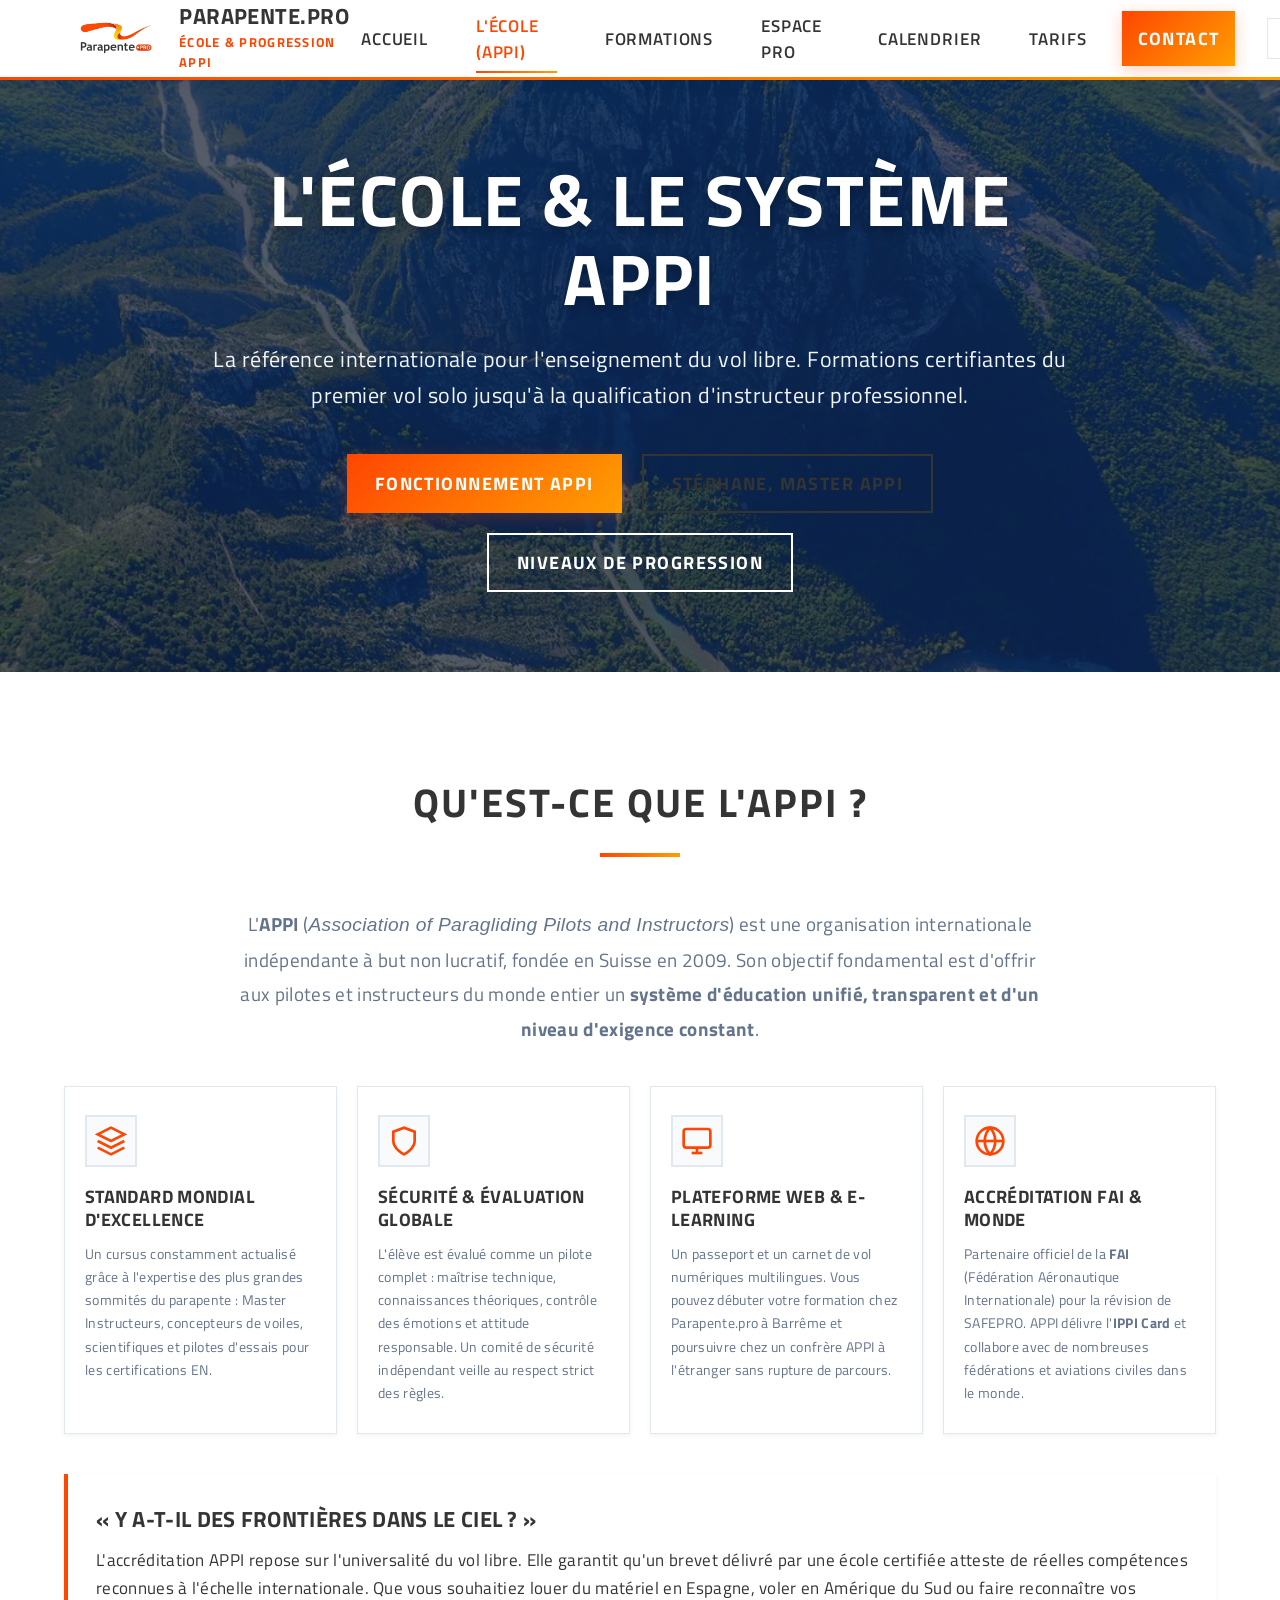
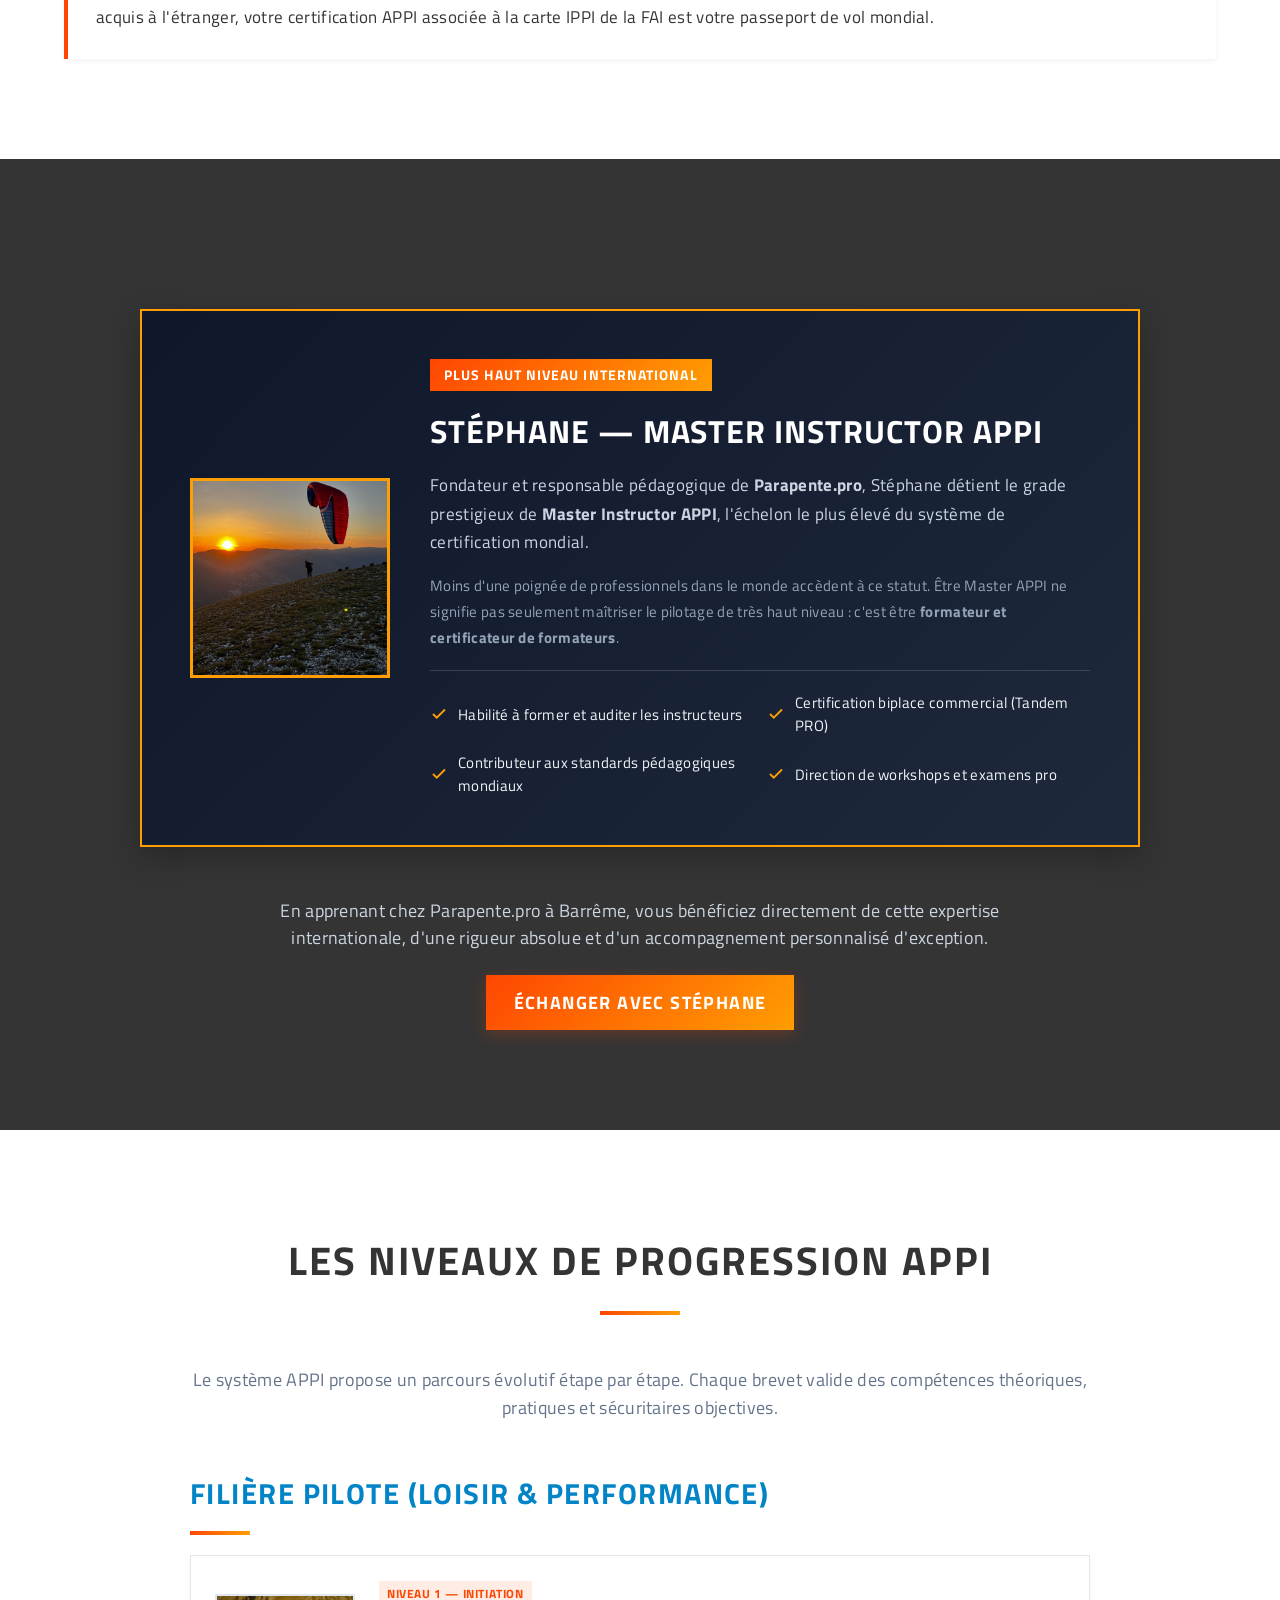
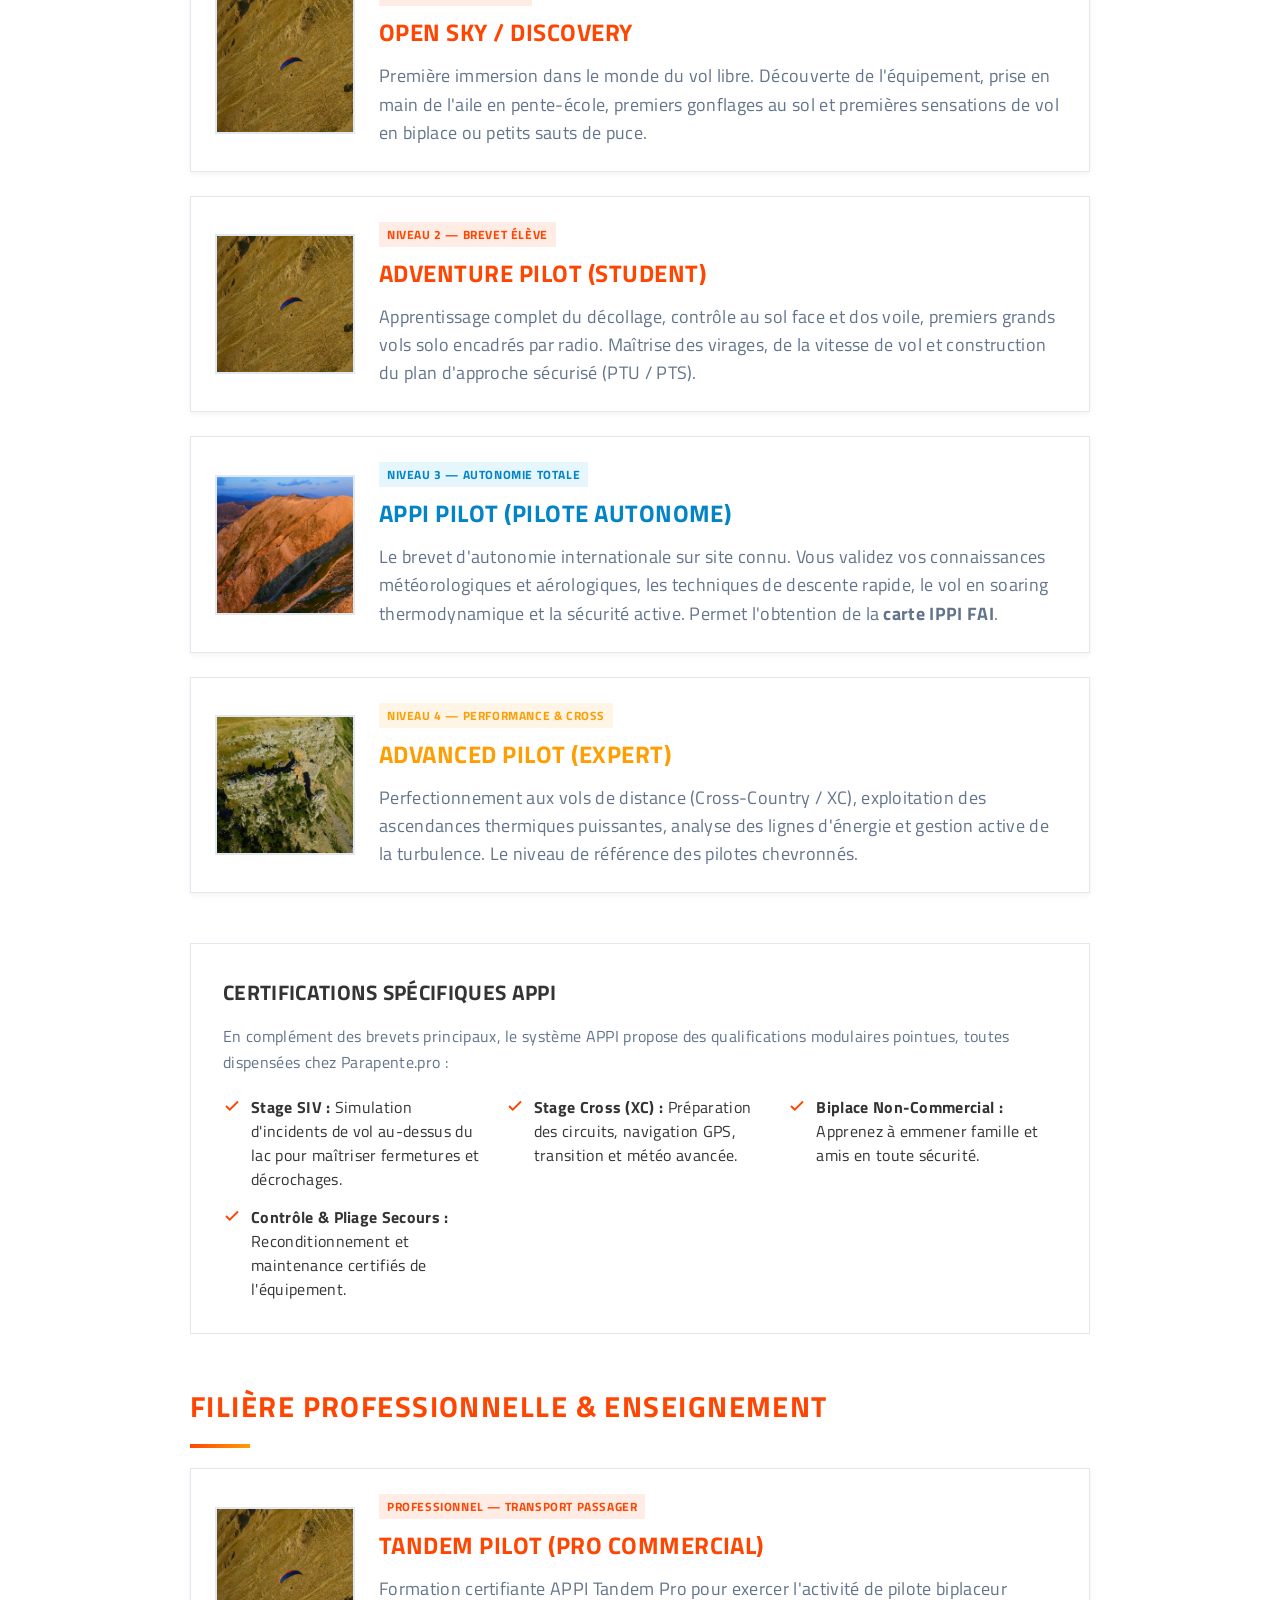
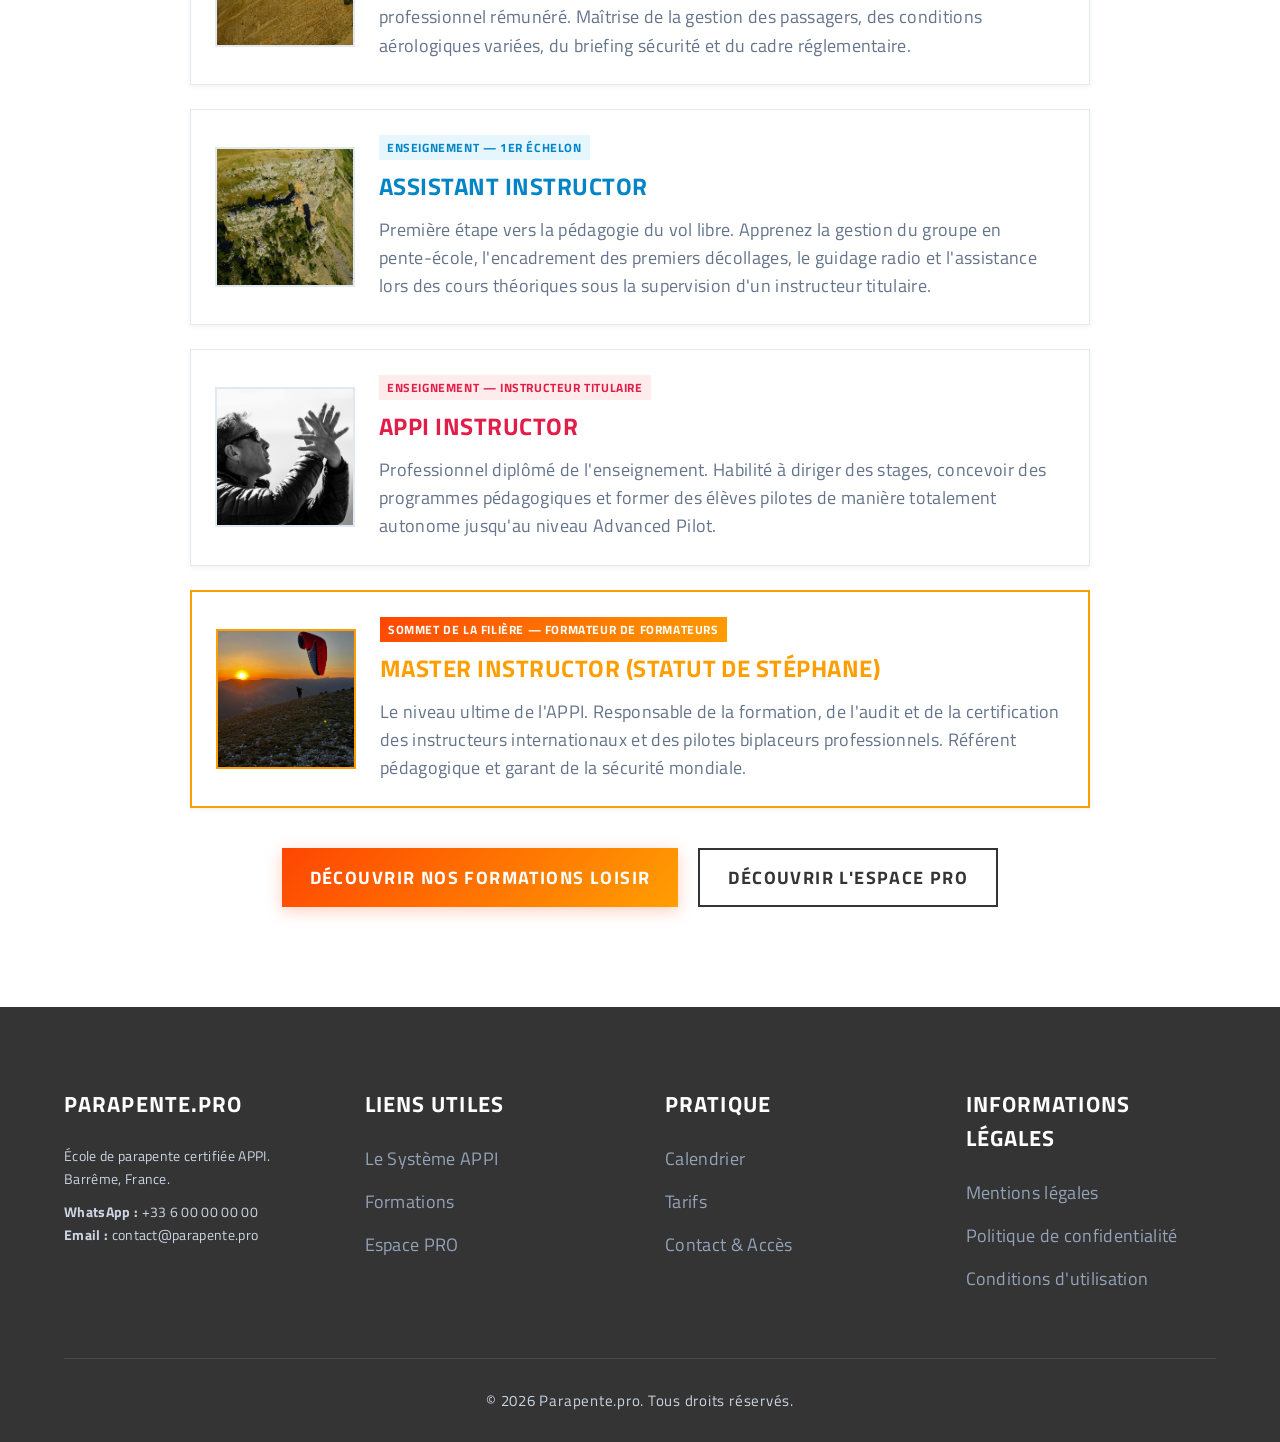
==== commit 72192ee0: "Organize APPI 4 pillars into a clean 4-column layout on desktop with responsive 2x2 and 1-column mod" ====
--- a/appi.html
+++ b/appi.html
@@ -53,7 +53,7 @@
 
     <!-- ── SECTION 1 : FONCTIONNEMENT DE L'APPI ── -->
     <section class="section section-light" id="fonctionnement">
-        <div style="max-width: 1000px; margin: 0 auto;">
+        <div style="max-width: 1200px; margin: 0 auto;">
             <h2 class="section-title">Qu'est-ce que l'APPI ?</h2>
             <p class="text-center" style="font-size: 1.2rem; line-height: 1.8; color: var(--text-muted); max-width: 800px; margin: 0 auto 40px;">
                 L'<strong>APPI</strong> (<em>Association of Paragliding Pilots and Instructors</em>) est une organisation internationale indépendante à but non lucratif, fondée en Suisse en 2009. Son objectif fondamental est d'offrir aux pilotes et instructeurs du monde entier un <strong>système d'éducation unifié, transparent et d'un niveau d'exigence constant</strong>.
--- a/styles.css
+++ b/styles.css
@@ -1373,14 +1373,14 @@
 /* ── APPI Page Components (Pillars, Master Highlight & Badges) ── */
 .pillars-grid {
     display: grid;
-    grid-template-columns: repeat(auto-fit, minmax(260px, 1fr));
-    gap: 30px;
+    grid-template-columns: repeat(4, 1fr);
+    gap: 20px;
     margin: 40px 0;
 }
 .pillar-card {
     background: var(--bg-card);
     border: 1px solid var(--border);
-    padding: 32px 24px;
+    padding: 28px 20px;
     display: flex;
     flex-direction: column;
     position: relative;
@@ -1393,29 +1393,43 @@
     box-shadow: var(--shadow-md);
 }
 .pillar-icon {
-    width: 60px;
-    height: 60px;
+    width: 52px;
+    height: 52px;
     display: flex;
     align-items: center;
     justify-content: center;
     background: var(--bg-base);
     border: 2px solid var(--border);
-    margin-bottom: 20px;
+    margin-bottom: 18px;
     color: var(--brand-orange);
 }
 .pillar-title {
     font-family: var(--font-heading);
-    font-size: 1.25rem;
+    font-size: 1.15rem;
     font-weight: 700;
     color: var(--dark-grey);
     text-transform: uppercase;
     margin-bottom: 12px;
-    letter-spacing: 0.03em;
+    letter-spacing: 0.02em;
+    line-height: 1.25;
 }
 .pillar-desc {
     color: var(--text-muted);
-    font-size: 0.95rem;
+    font-size: 0.9rem;
     line-height: 1.6;
+}
+
+@media (max-width: 1050px) {
+    .pillars-grid {
+        grid-template-columns: repeat(2, 1fr);
+        gap: 20px;
+    }
+}
+
+@media (max-width: 600px) {
+    .pillars-grid {
+        grid-template-columns: 1fr;
+    }
 }
 
 /* Master Spotlight Card */
